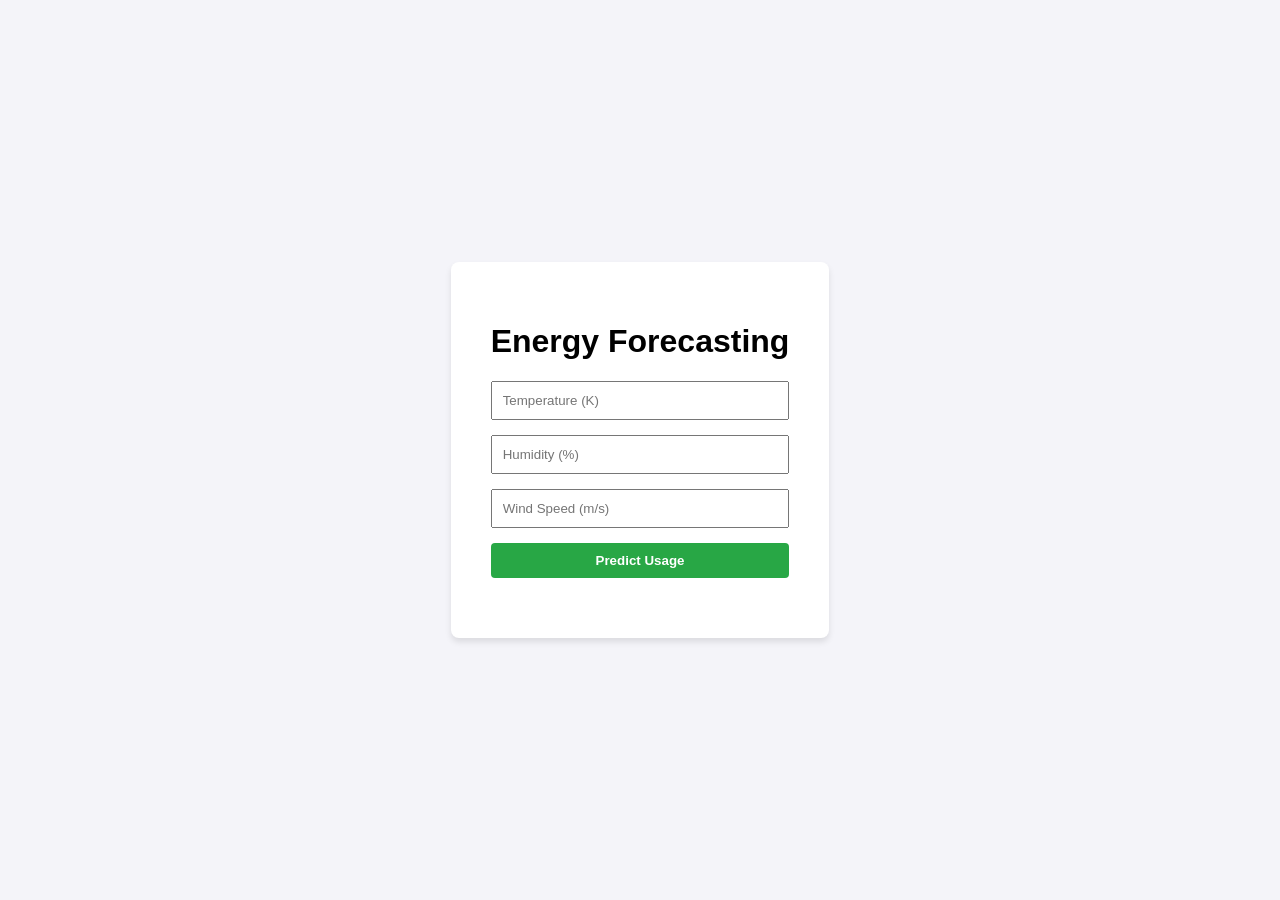
==== frontend/index.html @ 3e554cef "converted temperature in K" ====
<!DOCTYPE html>
<html lang="en">
<head>
    <meta charset="UTF-8">
    <meta name="viewport" content="width=device-width, initial-scale=1.0">
    <title>Renewable Energy Forecasting</title>
    <link rel="stylesheet" href="style.css">
</head>
<body>
    <div class="container">
        <h1>Energy Forecasting</h1>
        <form id="predictForm">
            <input type="number" id="temp" step="any" placeholder="Temperature (K)" required>
            <input type="number" id="humidity" step="any" placeholder="Humidity (%)" required>
            <input type="number" id="wind" step="any" placeholder="Wind Speed (m/s)" required>
            <button type="submit">Predict Usage</button>
        </form>
        <div id="result"></div>
    </div>
    <script src="script.js"></script>
</body>
</html>
---- frontend/style.css ----
body {
    font-family: sans-serif;
    display: flex;
    justify-content: center;
    align-items: center;
    height: 100vh;
    background-color: #f4f4f9;
    margin: 0;
}
.container {
    background: white;
    padding: 2.5rem;
    border-radius: 8px;
    box-shadow: 0 4px 6px rgba(0,0,0,0.1);
    text-align: center;
}
input, button {
    display: block;
    width: 100%;
    margin: 15px 0;
    padding: 10px;
    box-sizing: border-box;
}
button {
    background: #28a745;
    color: white;
    border: none;
    border-radius: 4px;
    cursor: pointer;
    font-weight: bold;
}
#result {
    margin-top: 20px;
    font-size: 1.2rem;
    font-weight: bold;
    color: #333;
}
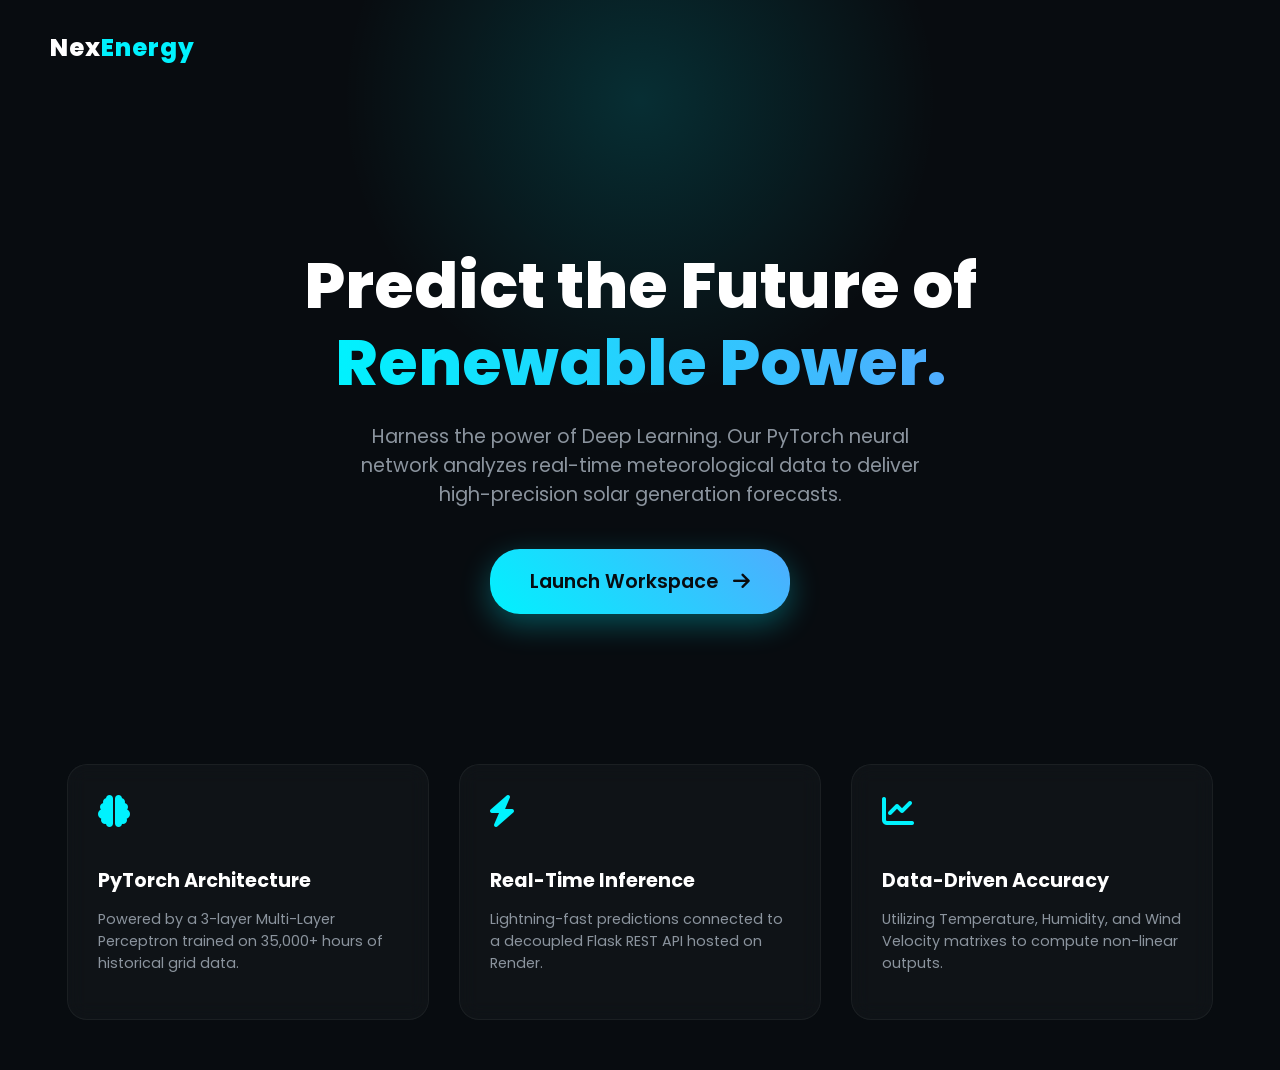
==== commit c45ea2b1: "Added modern SaaS landing page" ====
--- a/frontend/index.html
+++ b/frontend/index.html
@@ -3,20 +3,157 @@
 <head>
     <meta charset="UTF-8">
     <meta name="viewport" content="width=device-width, initial-scale=1.0">
-    <title>Renewable Energy Forecasting</title>
-    <link rel="stylesheet" href="style.css">
+    <title>NexEnergy | AI Forecasting</title>
+    <link href="https://fonts.googleapis.com/css2?family=Poppins:wght@300;400;600;800&display=swap" rel="stylesheet">
+    <link rel="stylesheet" href="https://cdnjs.cloudflare.com/ajax/libs/font-awesome/6.0.0/css/all.min.css">
+    <style>
+        /* Sleek Modern SaaS Reset */
+        body, html {
+            margin: 0;
+            padding: 0;
+            font-family: 'Poppins', sans-serif;
+            background-color: #080c10; /* Ultra dark Lovable-style background */
+            color: #ffffff;
+            overflow-x: hidden;
+        }
+
+        /* Ambient Background Glow */
+        .glow-circle {
+            position: absolute;
+            width: 600px;
+            height: 600px;
+            background: radial-gradient(circle, rgba(0,242,254,0.15) 0%, rgba(0,0,0,0) 70%);
+            top: -200px;
+            left: 50%;
+            transform: translateX(-50%);
+            z-index: 0;
+        }
+
+        /* Navbar */
+        nav {
+            padding: 30px 50px;
+            display: flex;
+            justify-content: space-between;
+            align-items: center;
+            position: relative;
+            z-index: 10;
+        }
+
+        .logo {
+            font-size: 1.5rem;
+            font-weight: 800;
+            letter-spacing: 1px;
+        }
+
+        .logo span { color: #00f2fe; }
+
+        /* Hero Section */
+        .hero {
+            text-align: center;
+            padding: 100px 20px;
+            position: relative;
+            z-index: 10;
+        }
+
+        .hero h1 {
+            font-size: 4rem;
+            font-weight: 800;
+            margin-bottom: 20px;
+            line-height: 1.2;
+        }
+
+        .hero h1 .highlight {
+            background: linear-gradient(to right, #00f2fe, #4facfe);
+            -webkit-background-clip: text;
+            -webkit-text-fill-color: transparent;
+        }
+
+        .hero p {
+            font-size: 1.2rem;
+            color: #8b949e;
+            max-width: 600px;
+            margin: 0 auto 40px auto;
+        }
+
+        /* The Launch Button */
+        .launch-btn {
+            display: inline-block;
+            text-decoration: none;
+            background: linear-gradient(45deg, #00f2fe, #4facfe);
+            color: #080c10;
+            padding: 18px 40px;
+            border-radius: 30px;
+            font-size: 1.2rem;
+            font-weight: 600;
+            transition: all 0.3s ease;
+            box-shadow: 0 10px 30px rgba(0, 242, 254, 0.3);
+        }
+
+        .launch-btn:hover {
+            transform: translateY(-3px);
+            box-shadow: 0 15px 40px rgba(0, 242, 254, 0.5);
+        }
+
+        /* Bento Box Feature Cards */
+        .features {
+            display: flex;
+            justify-content: center;
+            gap: 30px;
+            padding: 50px 20px;
+            position: relative;
+            z-index: 10;
+            flex-wrap: wrap;
+        }
+
+        .card {
+            background: rgba(255, 255, 255, 0.03);
+            border: 1px solid rgba(255, 255, 255, 0.05);
+            border-radius: 20px;
+            padding: 30px;
+            width: 300px;
+            text-align: left;
+            backdrop-filter: blur(10px);
+            transition: transform 0.3s ease;
+        }
+
+        .card:hover { transform: translateY(-10px); border-color: rgba(0, 242, 254, 0.3); }
+        .card i { font-size: 2rem; color: #00f2fe; margin-bottom: 20px; }
+        .card h3 { font-size: 1.2rem; margin-bottom: 10px; }
+        .card p { font-size: 0.9rem; color: #8b949e; line-height: 1.5; }
+    </style>
 </head>
 <body>
-    <div class="container">
-        <h1>Energy Forecasting</h1>
-        <form id="predictForm">
-            <input type="number" id="temp" step="any" placeholder="Temperature (K)" required>
-            <input type="number" id="humidity" step="any" placeholder="Humidity (%)" required>
-            <input type="number" id="wind" step="any" placeholder="Wind Speed (m/s)" required>
-            <button type="submit">Predict Usage</button>
-        </form>
-        <div id="result"></div>
-    </div>
-    <script src="script.js"></script>
+
+    <div class="glow-circle"></div>
+
+    <nav>
+        <div class="logo">Nex<span>Energy</span></div>
+    </nav>
+
+    <section class="hero">
+        <h1>Predict the Future of <br><span class="highlight">Renewable Power.</span></h1>
+        <p>Harness the power of Deep Learning. Our PyTorch neural network analyzes real-time meteorological data to deliver high-precision solar generation forecasts.</p>
+        
+        <a href="dashboard.html" class="launch-btn">Launch Workspace <i class="fas fa-arrow-right" style="margin-left: 10px;"></i></a>
+    </section>
+
+    <section class="features">
+        <div class="card">
+            <i class="fas fa-brain"></i>
+            <h3>PyTorch Architecture</h3>
+            <p>Powered by a 3-layer Multi-Layer Perceptron trained on 35,000+ hours of historical grid data.</p>
+        </div>
+        <div class="card">
+            <i class="fas fa-bolt"></i>
+            <h3>Real-Time Inference</h3>
+            <p>Lightning-fast predictions connected to a decoupled Flask REST API hosted on Render.</p>
+        </div>
+        <div class="card">
+            <i class="fas fa-chart-line"></i>
+            <h3>Data-Driven Accuracy</h3>
+            <p>Utilizing Temperature, Humidity, and Wind Velocity matrixes to compute non-linear outputs.</p>
+        </div>
+    </section>
+
 </body>
 </html>
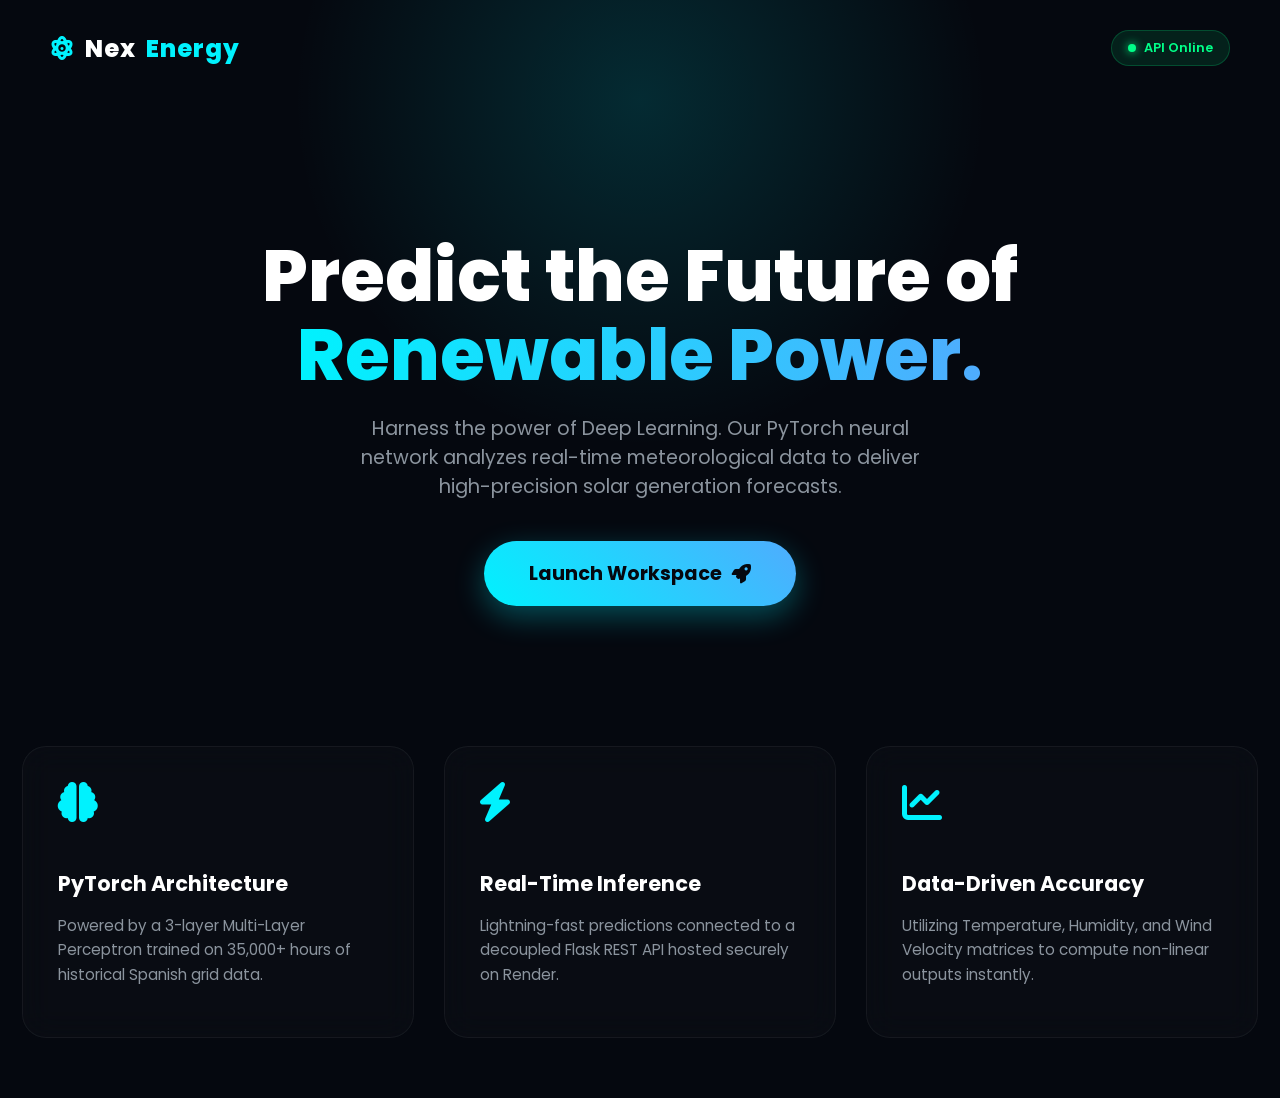
==== commit 2f9163f3: "Upgraded landing page with staggered animations and glow effects" ====
--- a/frontend/index.html
+++ b/frontend/index.html
@@ -7,26 +7,33 @@
     <link href="https://fonts.googleapis.com/css2?family=Poppins:wght@300;400;600;800&display=swap" rel="stylesheet">
     <link rel="stylesheet" href="https://cdnjs.cloudflare.com/ajax/libs/font-awesome/6.0.0/css/all.min.css">
     <style>
-        /* Sleek Modern SaaS Reset */
+        /* Modern Reset */
         body, html {
             margin: 0;
             padding: 0;
             font-family: 'Poppins', sans-serif;
-            background-color: #080c10; /* Ultra dark Lovable-style background */
+            background-color: #05080f; /* Even darker, richer background */
             color: #ffffff;
             overflow-x: hidden;
-        }
-
-        /* Ambient Background Glow */
-        .glow-circle {
+            scroll-behavior: smooth;
+        }
+
+        /* Animated Ambient Glow */
+        .glow-orb {
             position: absolute;
-            width: 600px;
-            height: 600px;
+            width: 700px;
+            height: 700px;
             background: radial-gradient(circle, rgba(0,242,254,0.15) 0%, rgba(0,0,0,0) 70%);
-            top: -200px;
+            top: -250px;
             left: 50%;
             transform: translateX(-50%);
             z-index: 0;
+            animation: breathe 8s infinite alternate ease-in-out;
+        }
+
+        @keyframes breathe {
+            0% { transform: translateX(-50%) scale(1); opacity: 0.8; }
+            100% { transform: translateX(-50%) scale(1.1); opacity: 1; }
         }
 
         /* Navbar */
@@ -43,23 +50,57 @@
             font-size: 1.5rem;
             font-weight: 800;
             letter-spacing: 1px;
+            display: flex;
+            align-items: center;
+            gap: 10px;
         }
 
         .logo span { color: #00f2fe; }
+        .logo i { color: #00f2fe; animation: spin 10s linear infinite; }
+
+        @keyframes spin { 100% { transform: rotate(360deg); } }
+
+        /* Status Badge */
+        .status-badge {
+            background: rgba(0, 255, 136, 0.1);
+            border: 1px solid rgba(0, 255, 136, 0.2);
+            color: #00ff88;
+            padding: 8px 16px;
+            border-radius: 20px;
+            font-size: 0.8rem;
+            font-weight: 600;
+            display: flex;
+            align-items: center;
+            gap: 8px;
+            animation: fadeInDown 1s ease-out;
+        }
+        .status-badge .dot {
+            width: 8px;
+            height: 8px;
+            background: #00ff88;
+            border-radius: 50%;
+            box-shadow: 0 0 10px #00ff88;
+            animation: pulse 2s infinite;
+        }
+
+        @keyframes pulse { 0%, 100% { opacity: 1; } 50% { opacity: 0.4; } }
 
         /* Hero Section */
         .hero {
             text-align: center;
-            padding: 100px 20px;
+            padding: 80px 20px;
             position: relative;
             z-index: 10;
         }
 
         .hero h1 {
-            font-size: 4rem;
+            font-size: 4.5rem;
             font-weight: 800;
             margin-bottom: 20px;
-            line-height: 1.2;
+            line-height: 1.1;
+            animation: fadeInUp 1s ease-out forwards;
+            opacity: 0;
+            transform: translateY(30px);
         }
 
         .hero h1 .highlight {
@@ -73,25 +114,33 @@
             color: #8b949e;
             max-width: 600px;
             margin: 0 auto 40px auto;
+            animation: fadeInUp 1s ease-out 0.2s forwards;
+            opacity: 0;
+            transform: translateY(30px);
         }
 
         /* The Launch Button */
         .launch-btn {
-            display: inline-block;
+            display: inline-flex;
+            align-items: center;
+            gap: 10px;
             text-decoration: none;
             background: linear-gradient(45deg, #00f2fe, #4facfe);
-            color: #080c10;
-            padding: 18px 40px;
-            border-radius: 30px;
+            color: #05080f;
+            padding: 18px 45px;
+            border-radius: 40px;
             font-size: 1.2rem;
-            font-weight: 600;
+            font-weight: 700;
             transition: all 0.3s ease;
             box-shadow: 0 10px 30px rgba(0, 242, 254, 0.3);
+            animation: fadeInUp 1s ease-out 0.4s forwards;
+            opacity: 0;
+            transform: translateY(30px);
         }
 
         .launch-btn:hover {
-            transform: translateY(-3px);
-            box-shadow: 0 15px 40px rgba(0, 242, 254, 0.5);
+            transform: translateY(-5px) scale(1.05);
+            box-shadow: 0 20px 40px rgba(0, 242, 254, 0.5);
         }
 
         /* Bento Box Feature Cards */
@@ -99,59 +148,90 @@
             display: flex;
             justify-content: center;
             gap: 30px;
-            padding: 50px 20px;
+            padding: 60px 20px;
             position: relative;
             z-index: 10;
             flex-wrap: wrap;
         }
 
         .card {
-            background: rgba(255, 255, 255, 0.03);
+            background: rgba(255, 255, 255, 0.02);
             border: 1px solid rgba(255, 255, 255, 0.05);
-            border-radius: 20px;
-            padding: 30px;
-            width: 300px;
+            border-radius: 24px;
+            padding: 35px;
+            width: 320px;
             text-align: left;
-            backdrop-filter: blur(10px);
+            backdrop-filter: blur(15px);
+            transition: all 0.4s cubic-bezier(0.175, 0.885, 0.32, 1.275);
+            opacity: 0;
+            animation: fadeInUp 1s ease-out forwards;
+        }
+
+        .card:nth-child(1) { animation-delay: 0.6s; }
+        .card:nth-child(2) { animation-delay: 0.8s; }
+        .card:nth-child(3) { animation-delay: 1.0s; }
+
+        .card:hover { 
+            transform: translateY(-15px); 
+            border-color: rgba(0, 242, 254, 0.5);
+            box-shadow: 0 15px 35px rgba(0, 242, 254, 0.15);
+            background: rgba(255, 255, 255, 0.04);
+        }
+        
+        .card i { 
+            font-size: 2.5rem; 
+            color: #00f2fe; 
+            margin-bottom: 25px; 
+            display: inline-block;
             transition: transform 0.3s ease;
         }
 
-        .card:hover { transform: translateY(-10px); border-color: rgba(0, 242, 254, 0.3); }
-        .card i { font-size: 2rem; color: #00f2fe; margin-bottom: 20px; }
-        .card h3 { font-size: 1.2rem; margin-bottom: 10px; }
-        .card p { font-size: 0.9rem; color: #8b949e; line-height: 1.5; }
+        .card:hover i { transform: scale(1.2); }
+        .card h3 { font-size: 1.3rem; margin-bottom: 12px; color: #ffffff; }
+        .card p { font-size: 0.95rem; color: #8b949e; line-height: 1.6; }
+
+        /* Entrance Animations */
+        @keyframes fadeInUp {
+            from { opacity: 0; transform: translateY(40px); }
+            to { opacity: 1; transform: translateY(0); }
+        }
+        @keyframes fadeInDown {
+            from { opacity: 0; transform: translateY(-20px); }
+            to { opacity: 1; transform: translateY(0); }
+        }
     </style>
 </head>
 <body>
 
-    <div class="glow-circle"></div>
+    <div class="glow-orb"></div>
 
     <nav>
-        <div class="logo">Nex<span>Energy</span></div>
+        <div class="logo"><i class="fas fa-atom"></i> Nex<span>Energy</span></div>
+        <div class="status-badge"><div class="dot"></div> API Online</div>
     </nav>
 
     <section class="hero">
         <h1>Predict the Future of <br><span class="highlight">Renewable Power.</span></h1>
         <p>Harness the power of Deep Learning. Our PyTorch neural network analyzes real-time meteorological data to deliver high-precision solar generation forecasts.</p>
         
-        <a href="dashboard.html" class="launch-btn">Launch Workspace <i class="fas fa-arrow-right" style="margin-left: 10px;"></i></a>
+        <a href="dashboard.html" class="launch-btn">Launch Workspace <i class="fas fa-rocket"></i></a>
     </section>
 
     <section class="features">
         <div class="card">
             <i class="fas fa-brain"></i>
             <h3>PyTorch Architecture</h3>
-            <p>Powered by a 3-layer Multi-Layer Perceptron trained on 35,000+ hours of historical grid data.</p>
+            <p>Powered by a 3-layer Multi-Layer Perceptron trained on 35,000+ hours of historical Spanish grid data.</p>
         </div>
         <div class="card">
             <i class="fas fa-bolt"></i>
             <h3>Real-Time Inference</h3>
-            <p>Lightning-fast predictions connected to a decoupled Flask REST API hosted on Render.</p>
+            <p>Lightning-fast predictions connected to a decoupled Flask REST API hosted securely on Render.</p>
         </div>
         <div class="card">
             <i class="fas fa-chart-line"></i>
             <h3>Data-Driven Accuracy</h3>
-            <p>Utilizing Temperature, Humidity, and Wind Velocity matrixes to compute non-linear outputs.</p>
+            <p>Utilizing Temperature, Humidity, and Wind Velocity matrices to compute non-linear outputs instantly.</p>
         </div>
     </section>
 
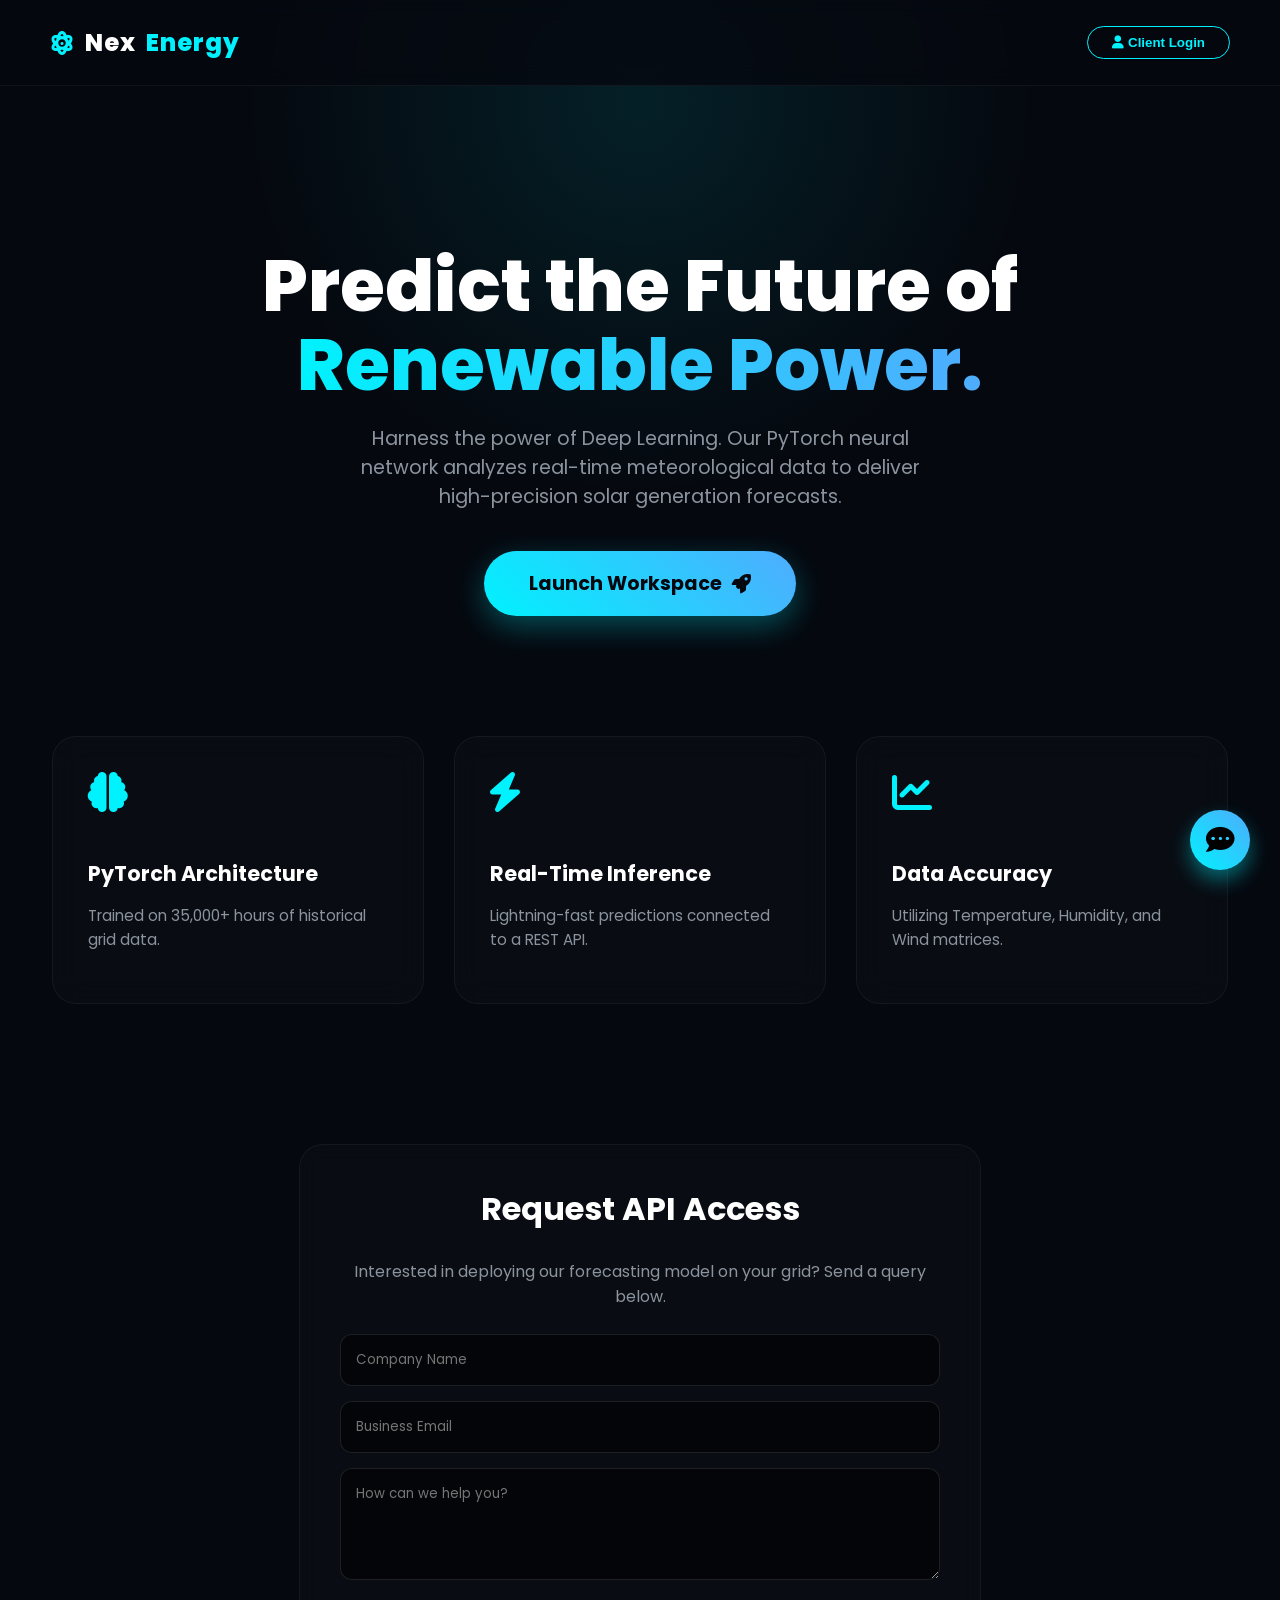
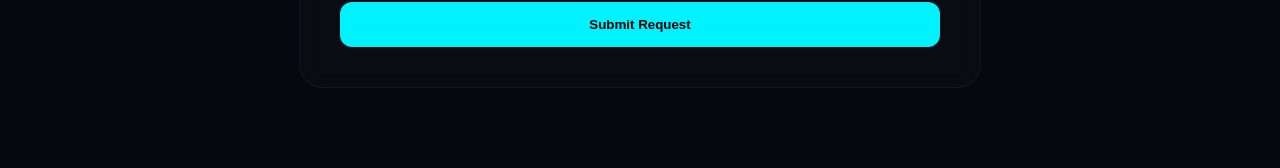
==== commit 1236dec2: "Added Interactive Chatbot, Auth Modal, and Query Forms" ====
--- a/frontend/index.html
+++ b/frontend/index.html
@@ -3,202 +3,77 @@
 <head>
     <meta charset="UTF-8">
     <meta name="viewport" content="width=device-width, initial-scale=1.0">
-    <title>NexEnergy | AI Forecasting</title>
-    <link href="https://fonts.googleapis.com/css2?family=Poppins:wght@300;400;600;800&display=swap" rel="stylesheet">
+    <title>NexEnergy | AI Forecasting Portal</title>
+    <link href="https://fonts.googleapis.com/css2?family=Poppins:wght@300;400;500;600;800&display=swap" rel="stylesheet">
     <link rel="stylesheet" href="https://cdnjs.cloudflare.com/ajax/libs/font-awesome/6.0.0/css/all.min.css">
     <style>
         /* Modern Reset */
-        body, html {
-            margin: 0;
-            padding: 0;
-            font-family: 'Poppins', sans-serif;
-            background-color: #05080f; /* Even darker, richer background */
-            color: #ffffff;
-            overflow-x: hidden;
-            scroll-behavior: smooth;
-        }
-
+        body, html { margin: 0; padding: 0; font-family: 'Poppins', sans-serif; background-color: #05080f; color: #ffffff; overflow-x: hidden; scroll-behavior: smooth; }
+        
         /* Animated Ambient Glow */
-        .glow-orb {
-            position: absolute;
-            width: 700px;
-            height: 700px;
-            background: radial-gradient(circle, rgba(0,242,254,0.15) 0%, rgba(0,0,0,0) 70%);
-            top: -250px;
-            left: 50%;
-            transform: translateX(-50%);
-            z-index: 0;
-            animation: breathe 8s infinite alternate ease-in-out;
-        }
-
-        @keyframes breathe {
-            0% { transform: translateX(-50%) scale(1); opacity: 0.8; }
-            100% { transform: translateX(-50%) scale(1.1); opacity: 1; }
-        }
+        .glow-orb { position: absolute; width: 800px; height: 800px; background: radial-gradient(circle, rgba(0,242,254,0.1) 0%, rgba(0,0,0,0) 70%); top: -300px; left: 50%; transform: translateX(-50%); z-index: 0; animation: breathe 8s infinite alternate ease-in-out; pointer-events: none; }
+        @keyframes breathe { 0% { transform: translateX(-50%) scale(1); opacity: 0.8; } 100% { transform: translateX(-50%) scale(1.1); opacity: 1; } }
 
         /* Navbar */
-        nav {
-            padding: 30px 50px;
-            display: flex;
-            justify-content: space-between;
-            align-items: center;
-            position: relative;
-            z-index: 10;
-        }
-
-        .logo {
-            font-size: 1.5rem;
-            font-weight: 800;
-            letter-spacing: 1px;
-            display: flex;
-            align-items: center;
-            gap: 10px;
-        }
-
+        nav { padding: 25px 50px; display: flex; justify-content: space-between; align-items: center; position: relative; z-index: 10; border-bottom: 1px solid rgba(255,255,255,0.05); background: rgba(5, 8, 15, 0.8); backdrop-filter: blur(10px); }
+        .logo { font-size: 1.5rem; font-weight: 800; letter-spacing: 1px; display: flex; align-items: center; gap: 10px; }
         .logo span { color: #00f2fe; }
         .logo i { color: #00f2fe; animation: spin 10s linear infinite; }
-
         @keyframes spin { 100% { transform: rotate(360deg); } }
-
-        /* Status Badge */
-        .status-badge {
-            background: rgba(0, 255, 136, 0.1);
-            border: 1px solid rgba(0, 255, 136, 0.2);
-            color: #00ff88;
-            padding: 8px 16px;
-            border-radius: 20px;
-            font-size: 0.8rem;
-            font-weight: 600;
-            display: flex;
-            align-items: center;
-            gap: 8px;
-            animation: fadeInDown 1s ease-out;
-        }
-        .status-badge .dot {
-            width: 8px;
-            height: 8px;
-            background: #00ff88;
-            border-radius: 50%;
-            box-shadow: 0 0 10px #00ff88;
-            animation: pulse 2s infinite;
-        }
-
-        @keyframes pulse { 0%, 100% { opacity: 1; } 50% { opacity: 0.4; } }
+        
+        .nav-links { display: flex; gap: 20px; align-items: center; }
+        .login-btn { background: transparent; border: 1px solid #00f2fe; color: #00f2fe; padding: 8px 24px; border-radius: 20px; font-weight: 600; cursor: pointer; transition: 0.3s; }
+        .login-btn:hover { background: rgba(0, 242, 254, 0.1); box-shadow: 0 0 15px rgba(0, 242, 254, 0.3); }
 
         /* Hero Section */
-        .hero {
-            text-align: center;
-            padding: 80px 20px;
-            position: relative;
-            z-index: 10;
-        }
+        .hero { text-align: center; padding: 100px 20px 60px; position: relative; z-index: 10; }
+        .hero h1 { font-size: 4.5rem; font-weight: 800; margin-bottom: 20px; line-height: 1.1; animation: fadeInUp 1s ease-out forwards; opacity: 0; transform: translateY(30px); }
+        .hero h1 .highlight { background: linear-gradient(to right, #00f2fe, #4facfe); -webkit-background-clip: text; -webkit-text-fill-color: transparent; }
+        .hero p { font-size: 1.2rem; color: #8b949e; max-width: 600px; margin: 0 auto 40px auto; animation: fadeInUp 1s ease-out 0.2s forwards; opacity: 0; transform: translateY(30px); }
+        .launch-btn { display: inline-flex; align-items: center; gap: 10px; text-decoration: none; background: linear-gradient(45deg, #00f2fe, #4facfe); color: #05080f; padding: 18px 45px; border-radius: 40px; font-size: 1.2rem; font-weight: 700; transition: all 0.3s ease; box-shadow: 0 10px 30px rgba(0, 242, 254, 0.3); animation: fadeInUp 1s ease-out 0.4s forwards; opacity: 0; transform: translateY(30px); }
+        .launch-btn:hover { transform: translateY(-5px) scale(1.05); box-shadow: 0 20px 40px rgba(0, 242, 254, 0.5); }
 
-        .hero h1 {
-            font-size: 4.5rem;
-            font-weight: 800;
-            margin-bottom: 20px;
-            line-height: 1.1;
-            animation: fadeInUp 1s ease-out forwards;
-            opacity: 0;
-            transform: translateY(30px);
-        }
-
-        .hero h1 .highlight {
-            background: linear-gradient(to right, #00f2fe, #4facfe);
-            -webkit-background-clip: text;
-            -webkit-text-fill-color: transparent;
-        }
-
-        .hero p {
-            font-size: 1.2rem;
-            color: #8b949e;
-            max-width: 600px;
-            margin: 0 auto 40px auto;
-            animation: fadeInUp 1s ease-out 0.2s forwards;
-            opacity: 0;
-            transform: translateY(30px);
-        }
-
-        /* The Launch Button */
-        .launch-btn {
-            display: inline-flex;
-            align-items: center;
-            gap: 10px;
-            text-decoration: none;
-            background: linear-gradient(45deg, #00f2fe, #4facfe);
-            color: #05080f;
-            padding: 18px 45px;
-            border-radius: 40px;
-            font-size: 1.2rem;
-            font-weight: 700;
-            transition: all 0.3s ease;
-            box-shadow: 0 10px 30px rgba(0, 242, 254, 0.3);
-            animation: fadeInUp 1s ease-out 0.4s forwards;
-            opacity: 0;
-            transform: translateY(30px);
-        }
-
-        .launch-btn:hover {
-            transform: translateY(-5px) scale(1.05);
-            box-shadow: 0 20px 40px rgba(0, 242, 254, 0.5);
-        }
-
-        /* Bento Box Feature Cards */
-        .features {
-            display: flex;
-            justify-content: center;
-            gap: 30px;
-            padding: 60px 20px;
-            position: relative;
-            z-index: 10;
-            flex-wrap: wrap;
-        }
-
-        .card {
-            background: rgba(255, 255, 255, 0.02);
-            border: 1px solid rgba(255, 255, 255, 0.05);
-            border-radius: 24px;
-            padding: 35px;
-            width: 320px;
-            text-align: left;
-            backdrop-filter: blur(15px);
-            transition: all 0.4s cubic-bezier(0.175, 0.885, 0.32, 1.275);
-            opacity: 0;
-            animation: fadeInUp 1s ease-out forwards;
-        }
-
-        .card:nth-child(1) { animation-delay: 0.6s; }
-        .card:nth-child(2) { animation-delay: 0.8s; }
-        .card:nth-child(3) { animation-delay: 1.0s; }
-
-        .card:hover { 
-            transform: translateY(-15px); 
-            border-color: rgba(0, 242, 254, 0.5);
-            box-shadow: 0 15px 35px rgba(0, 242, 254, 0.15);
-            background: rgba(255, 255, 255, 0.04);
-        }
-        
-        .card i { 
-            font-size: 2.5rem; 
-            color: #00f2fe; 
-            margin-bottom: 25px; 
-            display: inline-block;
-            transition: transform 0.3s ease;
-        }
-
-        .card:hover i { transform: scale(1.2); }
+        /* Features */
+        .features { display: flex; justify-content: center; gap: 30px; padding: 60px 20px; position: relative; z-index: 10; flex-wrap: wrap; }
+        .card { background: rgba(255, 255, 255, 0.02); border: 1px solid rgba(255, 255, 255, 0.05); border-radius: 24px; padding: 35px; width: 300px; text-align: left; backdrop-filter: blur(15px); transition: 0.4s; }
+        .card:hover { transform: translateY(-10px); border-color: rgba(0, 242, 254, 0.5); box-shadow: 0 15px 35px rgba(0, 242, 254, 0.15); }
+        .card i { font-size: 2.5rem; color: #00f2fe; margin-bottom: 25px; }
         .card h3 { font-size: 1.3rem; margin-bottom: 12px; color: #ffffff; }
         .card p { font-size: 0.95rem; color: #8b949e; line-height: 1.6; }
 
-        /* Entrance Animations */
-        @keyframes fadeInUp {
-            from { opacity: 0; transform: translateY(40px); }
-            to { opacity: 1; transform: translateY(0); }
-        }
-        @keyframes fadeInDown {
-            from { opacity: 0; transform: translateY(-20px); }
-            to { opacity: 1; transform: translateY(0); }
-        }
+        /* Query Section */
+        .query-section { max-width: 600px; margin: 80px auto; padding: 40px; background: rgba(255, 255, 255, 0.02); border: 1px solid rgba(255, 255, 255, 0.05); border-radius: 24px; text-align: center; position: relative; z-index: 10; backdrop-filter: blur(10px); }
+        .query-section h2 { margin-top: 0; font-size: 2rem; }
+        .query-section input, .query-section textarea { width: 100%; box-sizing: border-box; background: rgba(0,0,0,0.5); border: 1px solid rgba(255,255,255,0.1); padding: 15px; margin-bottom: 15px; border-radius: 12px; color: white; font-family: 'Poppins', sans-serif; outline: none; transition: 0.3s; }
+        .query-section input:focus, .query-section textarea:focus { border-color: #00f2fe; }
+        .query-section button { width: 100%; padding: 15px; border: none; border-radius: 12px; background: #00f2fe; color: #000; font-weight: 700; cursor: pointer; transition: 0.3s; }
+        .query-section button:hover { background: #4facfe; box-shadow: 0 0 20px rgba(0, 242, 254, 0.4); }
+
+        /* Login Modal (Hidden by default) */
+        .modal-overlay { position: fixed; top: 0; left: 0; width: 100%; height: 100%; background: rgba(0, 0, 0, 0.8); backdrop-filter: blur(5px); z-index: 100; display: none; justify-content: center; align-items: center; opacity: 0; transition: opacity 0.3s ease; }
+        .modal-overlay.active { display: flex; opacity: 1; }
+        .login-box { background: #0b111e; border: 1px solid rgba(0, 242, 254, 0.3); border-radius: 24px; padding: 40px; width: 350px; text-align: center; position: relative; box-shadow: 0 20px 50px rgba(0,0,0,0.5); transform: translateY(-20px); transition: 0.3s ease; }
+        .modal-overlay.active .login-box { transform: translateY(0); }
+        .close-btn { position: absolute; top: 15px; right: 20px; font-size: 1.5rem; color: #8b949e; cursor: pointer; }
+        .login-box h2 { margin-top: 0; margin-bottom: 25px; }
+        .login-box input { width: 100%; box-sizing: border-box; background: rgba(255,255,255,0.05); border: 1px solid rgba(255,255,255,0.1); padding: 12px; margin-bottom: 15px; border-radius: 8px; color: white; }
+        .login-box button { width: 100%; padding: 12px; border: none; border-radius: 8px; background: linear-gradient(45deg, #00f2fe, #4facfe); color: #000; font-weight: bold; cursor: pointer; }
+
+        /* Floating Chatbot */
+        .chatbot-btn { position: fixed; bottom: 30px; right: 30px; width: 60px; height: 60px; background: linear-gradient(45deg, #00f2fe, #4facfe); border-radius: 50%; display: flex; justify-content: center; align-items: center; font-size: 1.8rem; color: #000; cursor: pointer; box-shadow: 0 10px 20px rgba(0, 242, 254, 0.4); z-index: 99; transition: 0.3s; }
+        .chatbot-btn:hover { transform: scale(1.1); }
+        .chatbot-window { position: fixed; bottom: 100px; right: 30px; width: 320px; height: 400px; background: #0b111e; border: 1px solid rgba(0, 242, 254, 0.2); border-radius: 20px; z-index: 99; display: none; flex-direction: column; overflow: hidden; box-shadow: 0 15px 40px rgba(0,0,0,0.5); opacity: 0; transition: opacity 0.3s; }
+        .chatbot-window.active { display: flex; opacity: 1; }
+        .chat-header { background: rgba(0, 242, 254, 0.1); padding: 15px; font-weight: bold; display: flex; justify-content: space-between; border-bottom: 1px solid rgba(0,242,254,0.1); }
+        .chat-body { flex: 1; padding: 15px; overflow-y: auto; display: flex; flex-direction: column; gap: 10px; font-size: 0.9rem; }
+        .bubble { max-width: 80%; padding: 10px 15px; border-radius: 15px; }
+        .bot-bubble { background: rgba(255,255,255,0.05); align-self: flex-start; border-bottom-left-radius: 0; }
+        .user-bubble { background: #00f2fe; color: #000; align-self: flex-end; border-bottom-right-radius: 0; }
+        .chat-footer { padding: 10px; border-top: 1px solid rgba(255,255,255,0.05); display: flex; gap: 10px; }
+        .chat-footer input { flex: 1; background: transparent; border: none; color: white; outline: none; padding: 5px; }
+        .chat-footer button { background: transparent; border: none; color: #00f2fe; font-size: 1.2rem; cursor: pointer; }
+
+        @keyframes fadeInUp { from { opacity: 0; transform: translateY(40px); } to { opacity: 1; transform: translateY(0); } }
     </style>
 </head>
 <body>
@@ -207,33 +82,111 @@
 
     <nav>
         <div class="logo"><i class="fas fa-atom"></i> Nex<span>Energy</span></div>
-        <div class="status-badge"><div class="dot"></div> API Online</div>
+        <div class="nav-links">
+            <button class="login-btn" onclick="toggleModal('loginModal')"><i class="fas fa-user"></i> Client Login</button>
+        </div>
     </nav>
 
     <section class="hero">
         <h1>Predict the Future of <br><span class="highlight">Renewable Power.</span></h1>
         <p>Harness the power of Deep Learning. Our PyTorch neural network analyzes real-time meteorological data to deliver high-precision solar generation forecasts.</p>
-        
         <a href="dashboard.html" class="launch-btn">Launch Workspace <i class="fas fa-rocket"></i></a>
     </section>
 
     <section class="features">
-        <div class="card">
-            <i class="fas fa-brain"></i>
-            <h3>PyTorch Architecture</h3>
-            <p>Powered by a 3-layer Multi-Layer Perceptron trained on 35,000+ hours of historical Spanish grid data.</p>
-        </div>
-        <div class="card">
-            <i class="fas fa-bolt"></i>
-            <h3>Real-Time Inference</h3>
-            <p>Lightning-fast predictions connected to a decoupled Flask REST API hosted securely on Render.</p>
-        </div>
-        <div class="card">
-            <i class="fas fa-chart-line"></i>
-            <h3>Data-Driven Accuracy</h3>
-            <p>Utilizing Temperature, Humidity, and Wind Velocity matrices to compute non-linear outputs instantly.</p>
-        </div>
+        <div class="card"><i class="fas fa-brain"></i><h3>PyTorch Architecture</h3><p>Trained on 35,000+ hours of historical grid data.</p></div>
+        <div class="card"><i class="fas fa-bolt"></i><h3>Real-Time Inference</h3><p>Lightning-fast predictions connected to a REST API.</p></div>
+        <div class="card"><i class="fas fa-chart-line"></i><h3>Data Accuracy</h3><p>Utilizing Temperature, Humidity, and Wind matrices.</p></div>
     </section>
 
+    <section class="query-section" id="queryBox">
+        <h2>Request API Access</h2>
+        <p style="color:#8b949e; margin-bottom: 25px;">Interested in deploying our forecasting model on your grid? Send a query below.</p>
+        <form id="contactForm">
+            <input type="text" placeholder="Company Name" required>
+            <input type="email" placeholder="Business Email" required>
+            <textarea rows="4" placeholder="How can we help you?" required></textarea>
+            <button type="submit">Submit Request</button>
+        </form>
+    </section>
+
+    <div class="modal-overlay" id="loginModal">
+        <div class="login-box">
+            <span class="close-btn" onclick="toggleModal('loginModal')">&times;</span>
+            <h2><i class="fas fa-lock" style="color:#00f2fe; margin-bottom:10px; display:block;"></i> Secure Portal</h2>
+            <form onsubmit="event.preventDefault(); alert('Demo Mode: Login Simulated. Redirecting to Workspace...'); window.location.href='dashboard.html';">
+                <input type="email" placeholder="Admin Email" required>
+                <input type="password" placeholder="Password" required>
+                <button type="submit">Authenticate Session</button>
+            </form>
+        </div>
+    </div>
+
+    <div class="chatbot-btn" onclick="toggleChat()"><i class="fas fa-comment-dots"></i></div>
+    
+    <div class="chatbot-window" id="chatWindow">
+        <div class="chat-header">
+            <span><i class="fas fa-robot"></i> NexBot AI</span>
+            <i class="fas fa-times" style="cursor:pointer;" onclick="toggleChat()"></i>
+        </div>
+        <div class="chat-body" id="chatBody">
+            <div class="bubble bot-bubble">Hello! I am the NexEnergy AI assistant. How can I help you with solar forecasting today?</div>
+        </div>
+        <div class="chat-footer">
+            <input type="text" id="chatInput" placeholder="Ask about our model..." onkeypress="if(event.key === 'Enter') sendChat()">
+            <button onclick="sendChat()"><i class="fas fa-paper-plane"></i></button>
+        </div>
+    </div>
+
+    <script>
+        // Modal Logic
+        function toggleModal(id) {
+            const modal = document.getElementById(id);
+            if(modal.classList.contains('active')) {
+                modal.classList.remove('active');
+                setTimeout(() => modal.style.display = 'none', 300);
+            } else {
+                modal.style.display = 'flex';
+                setTimeout(() => modal.classList.add('active'), 10);
+            }
+        }
+
+        // Contact Form Logic
+        document.getElementById('contactForm').addEventListener('submit', function(e) {
+            e.preventDefault();
+            document.getElementById('queryBox').innerHTML = '<h2><i class="fas fa-check-circle" style="color:#00ff88;"></i> Request Received</h2><p>Our engineering team will contact you within 24 hours regarding API access.</p>';
+        });
+
+        // Chatbot Logic
+        function toggleChat() {
+            const chat = document.getElementById('chatWindow');
+            if(chat.classList.contains('active')) {
+                chat.classList.remove('active');
+                setTimeout(() => chat.style.display = 'none', 300);
+            } else {
+                chat.style.display = 'flex';
+                setTimeout(() => chat.classList.add('active'), 10);
+            }
+        }
+
+        function sendChat() {
+            const input = document.getElementById('chatInput');
+            const message = input.value.trim();
+            if(!message) return;
+
+            const chatBody = document.getElementById('chatBody');
+            
+            // Add user message
+            chatBody.innerHTML += `<div class="bubble user-bubble">${message}</div>`;
+            input.value = '';
+            chatBody.scrollTop = chatBody.scrollHeight;
+
+            // Simulate AI typing delay
+            setTimeout(() => {
+                chatBody.innerHTML += `<div class="bubble bot-bubble">I am currently in Demo Mode. To see the actual PyTorch AI in action, please click "Launch Workspace" or login via the admin portal!</div>`;
+                chatBody.scrollTop = chatBody.scrollHeight;
+            }, 1000);
+        }
+    </script>
 </body>
 </html>
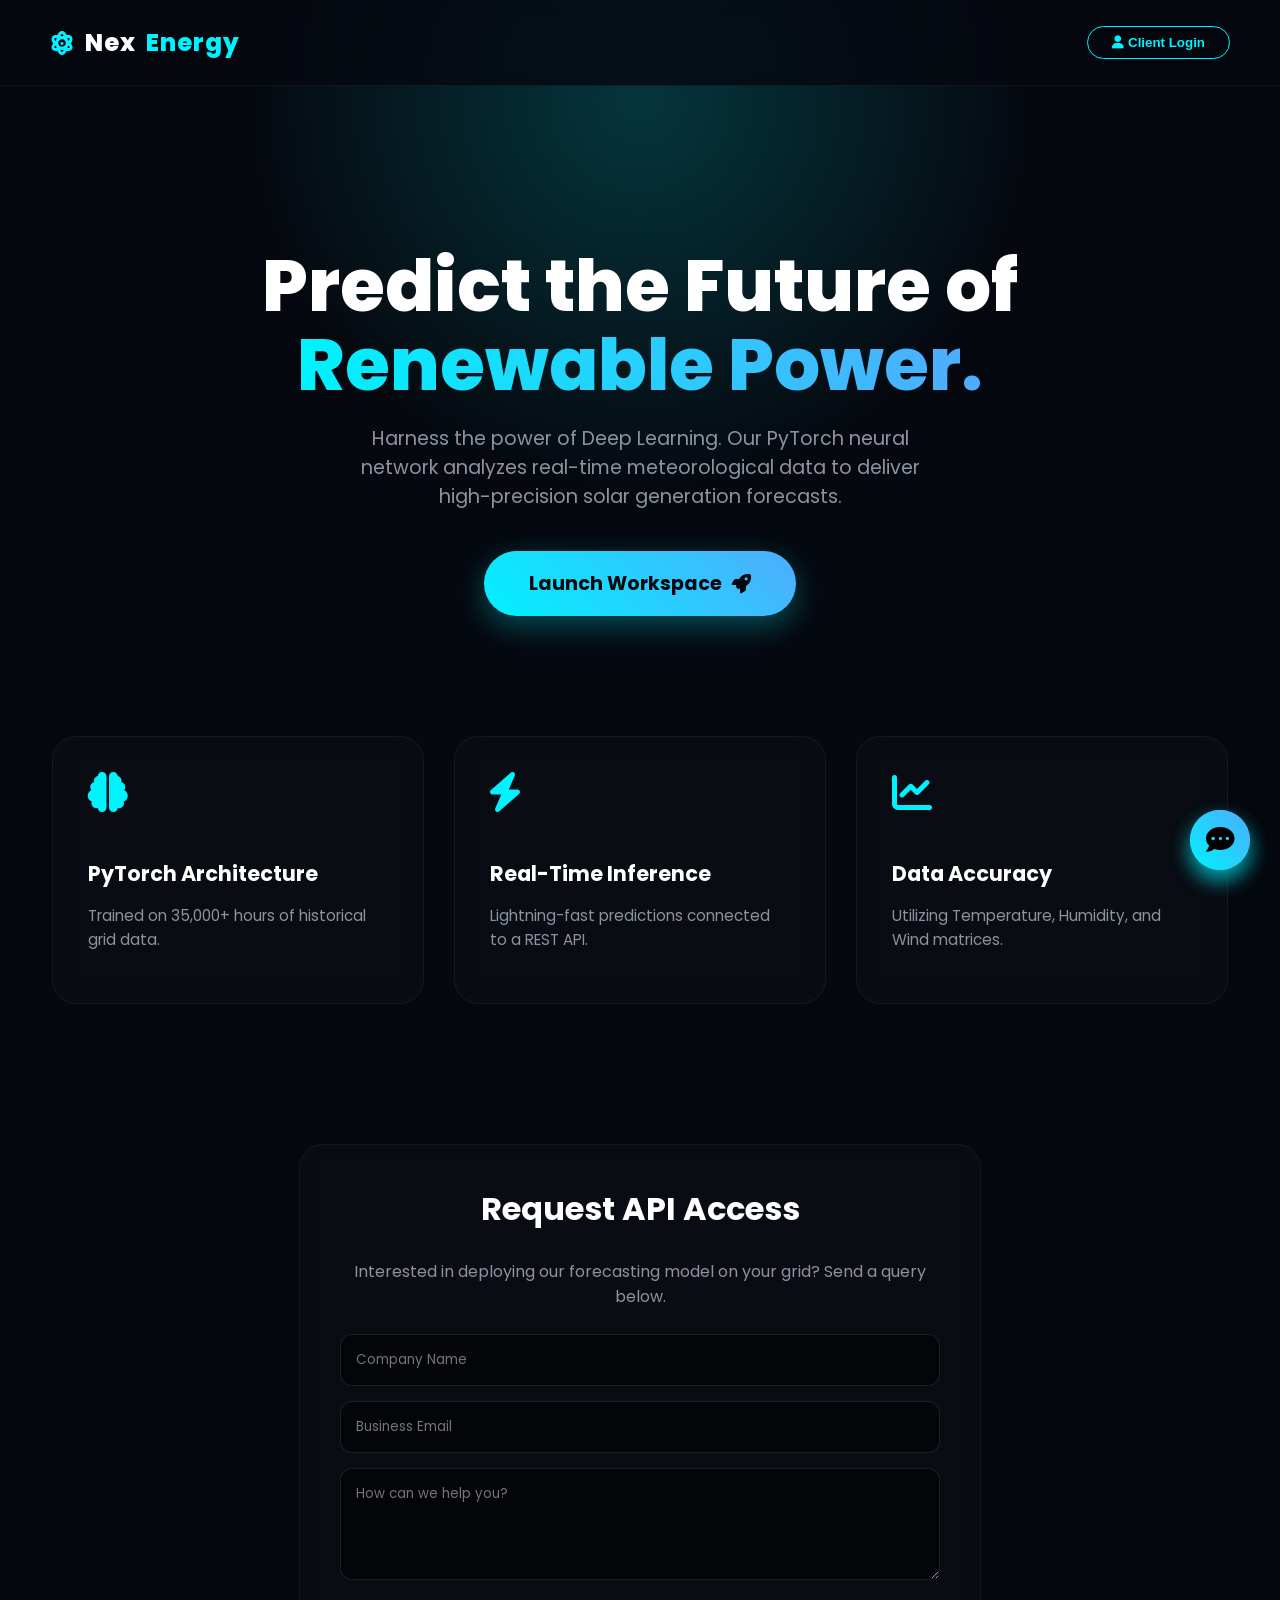
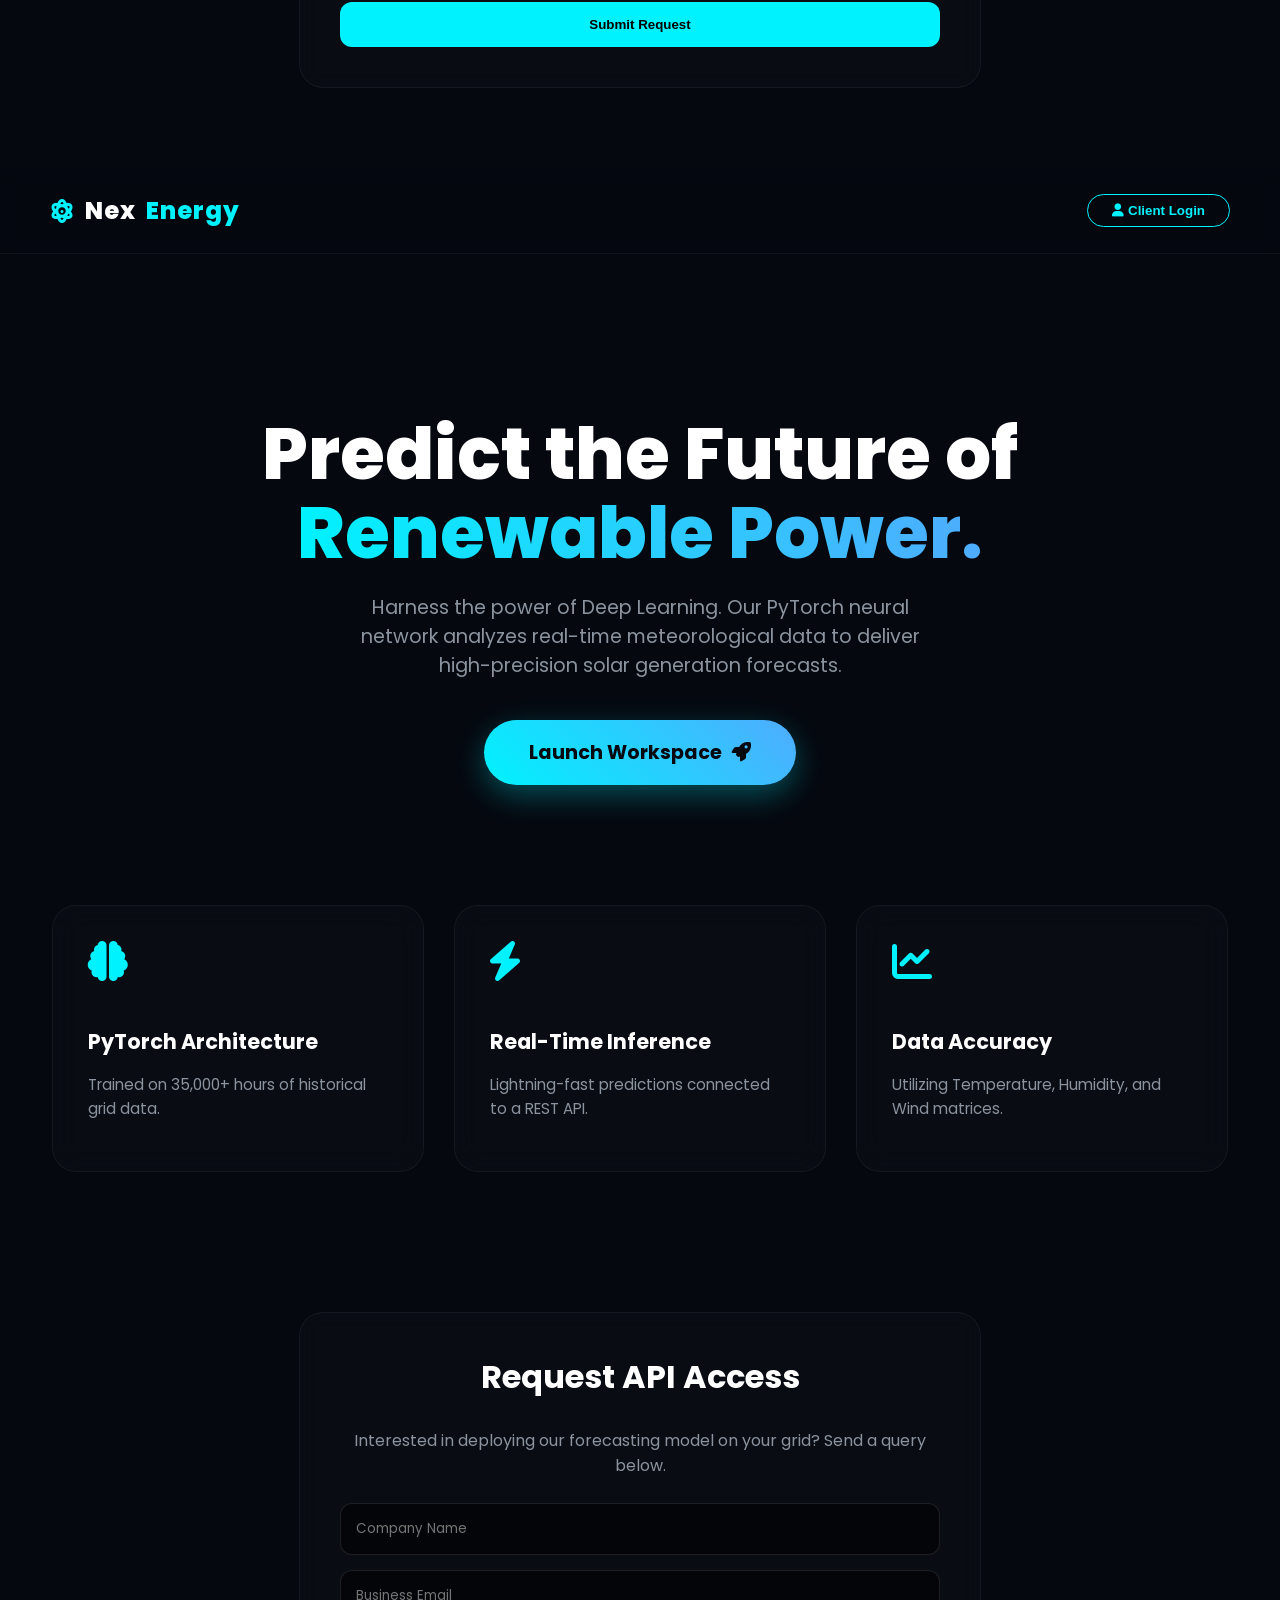
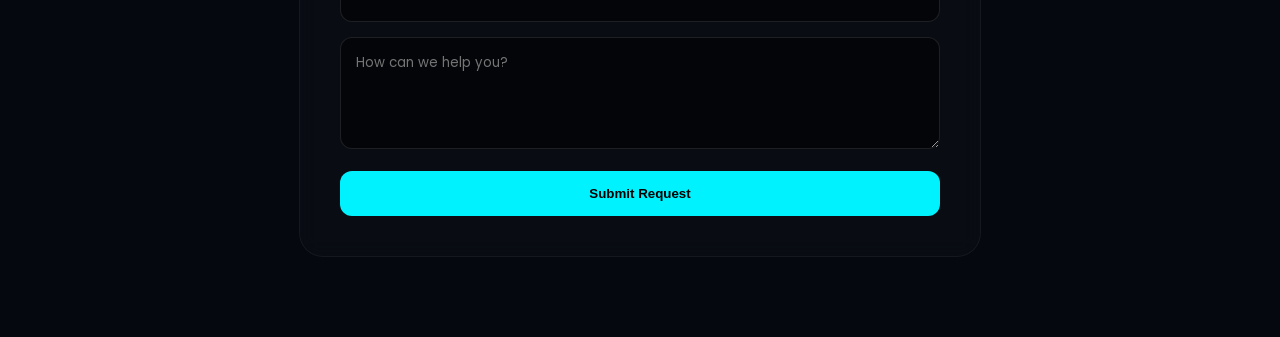
==== commit 22a11c6d: "Finalized landing page with backend login" ====
--- a/frontend/index.html
+++ b/frontend/index.html
@@ -7,14 +7,11 @@
     <link href="https://fonts.googleapis.com/css2?family=Poppins:wght@300;400;500;600;800&display=swap" rel="stylesheet">
     <link rel="stylesheet" href="https://cdnjs.cloudflare.com/ajax/libs/font-awesome/6.0.0/css/all.min.css">
     <style>
-        /* Modern Reset */
         body, html { margin: 0; padding: 0; font-family: 'Poppins', sans-serif; background-color: #05080f; color: #ffffff; overflow-x: hidden; scroll-behavior: smooth; }
         
-        /* Animated Ambient Glow */
         .glow-orb { position: absolute; width: 800px; height: 800px; background: radial-gradient(circle, rgba(0,242,254,0.1) 0%, rgba(0,0,0,0) 70%); top: -300px; left: 50%; transform: translateX(-50%); z-index: 0; animation: breathe 8s infinite alternate ease-in-out; pointer-events: none; }
         @keyframes breathe { 0% { transform: translateX(-50%) scale(1); opacity: 0.8; } 100% { transform: translateX(-50%) scale(1.1); opacity: 1; } }
 
-        /* Navbar */
         nav { padding: 25px 50px; display: flex; justify-content: space-between; align-items: center; position: relative; z-index: 10; border-bottom: 1px solid rgba(255,255,255,0.05); background: rgba(5, 8, 15, 0.8); backdrop-filter: blur(10px); }
         .logo { font-size: 1.5rem; font-weight: 800; letter-spacing: 1px; display: flex; align-items: center; gap: 10px; }
         .logo span { color: #00f2fe; }
@@ -25,7 +22,6 @@
         .login-btn { background: transparent; border: 1px solid #00f2fe; color: #00f2fe; padding: 8px 24px; border-radius: 20px; font-weight: 600; cursor: pointer; transition: 0.3s; }
         .login-btn:hover { background: rgba(0, 242, 254, 0.1); box-shadow: 0 0 15px rgba(0, 242, 254, 0.3); }
 
-        /* Hero Section */
         .hero { text-align: center; padding: 100px 20px 60px; position: relative; z-index: 10; }
         .hero h1 { font-size: 4.5rem; font-weight: 800; margin-bottom: 20px; line-height: 1.1; animation: fadeInUp 1s ease-out forwards; opacity: 0; transform: translateY(30px); }
         .hero h1 .highlight { background: linear-gradient(to right, #00f2fe, #4facfe); -webkit-background-clip: text; -webkit-text-fill-color: transparent; }
@@ -33,7 +29,6 @@
         .launch-btn { display: inline-flex; align-items: center; gap: 10px; text-decoration: none; background: linear-gradient(45deg, #00f2fe, #4facfe); color: #05080f; padding: 18px 45px; border-radius: 40px; font-size: 1.2rem; font-weight: 700; transition: all 0.3s ease; box-shadow: 0 10px 30px rgba(0, 242, 254, 0.3); animation: fadeInUp 1s ease-out 0.4s forwards; opacity: 0; transform: translateY(30px); }
         .launch-btn:hover { transform: translateY(-5px) scale(1.05); box-shadow: 0 20px 40px rgba(0, 242, 254, 0.5); }
 
-        /* Features */
         .features { display: flex; justify-content: center; gap: 30px; padding: 60px 20px; position: relative; z-index: 10; flex-wrap: wrap; }
         .card { background: rgba(255, 255, 255, 0.02); border: 1px solid rgba(255, 255, 255, 0.05); border-radius: 24px; padding: 35px; width: 300px; text-align: left; backdrop-filter: blur(15px); transition: 0.4s; }
         .card:hover { transform: translateY(-10px); border-color: rgba(0, 242, 254, 0.5); box-shadow: 0 15px 35px rgba(0, 242, 254, 0.15); }
@@ -41,7 +36,6 @@
         .card h3 { font-size: 1.3rem; margin-bottom: 12px; color: #ffffff; }
         .card p { font-size: 0.95rem; color: #8b949e; line-height: 1.6; }
 
-        /* Query Section */
         .query-section { max-width: 600px; margin: 80px auto; padding: 40px; background: rgba(255, 255, 255, 0.02); border: 1px solid rgba(255, 255, 255, 0.05); border-radius: 24px; text-align: center; position: relative; z-index: 10; backdrop-filter: blur(10px); }
         .query-section h2 { margin-top: 0; font-size: 2rem; }
         .query-section input, .query-section textarea { width: 100%; box-sizing: border-box; background: rgba(0,0,0,0.5); border: 1px solid rgba(255,255,255,0.1); padding: 15px; margin-bottom: 15px; border-radius: 12px; color: white; font-family: 'Poppins', sans-serif; outline: none; transition: 0.3s; }
@@ -49,7 +43,6 @@
         .query-section button { width: 100%; padding: 15px; border: none; border-radius: 12px; background: #00f2fe; color: #000; font-weight: 700; cursor: pointer; transition: 0.3s; }
         .query-section button:hover { background: #4facfe; box-shadow: 0 0 20px rgba(0, 242, 254, 0.4); }
 
-        /* Login Modal (Hidden by default) */
         .modal-overlay { position: fixed; top: 0; left: 0; width: 100%; height: 100%; background: rgba(0, 0, 0, 0.8); backdrop-filter: blur(5px); z-index: 100; display: none; justify-content: center; align-items: center; opacity: 0; transition: opacity 0.3s ease; }
         .modal-overlay.active { display: flex; opacity: 1; }
         .login-box { background: #0b111e; border: 1px solid rgba(0, 242, 254, 0.3); border-radius: 24px; padding: 40px; width: 350px; text-align: center; position: relative; box-shadow: 0 20px 50px rgba(0,0,0,0.5); transform: translateY(-20px); transition: 0.3s ease; }
@@ -59,7 +52,6 @@
         .login-box input { width: 100%; box-sizing: border-box; background: rgba(255,255,255,0.05); border: 1px solid rgba(255,255,255,0.1); padding: 12px; margin-bottom: 15px; border-radius: 8px; color: white; }
         .login-box button { width: 100%; padding: 12px; border: none; border-radius: 8px; background: linear-gradient(45deg, #00f2fe, #4facfe); color: #000; font-weight: bold; cursor: pointer; }
 
-        /* Floating Chatbot */
         .chatbot-btn { position: fixed; bottom: 30px; right: 30px; width: 60px; height: 60px; background: linear-gradient(45deg, #00f2fe, #4facfe); border-radius: 50%; display: flex; justify-content: center; align-items: center; font-size: 1.8rem; color: #000; cursor: pointer; box-shadow: 0 10px 20px rgba(0, 242, 254, 0.4); z-index: 99; transition: 0.3s; }
         .chatbot-btn:hover { transform: scale(1.1); }
         .chatbot-window { position: fixed; bottom: 100px; right: 30px; width: 320px; height: 400px; background: #0b111e; border: 1px solid rgba(0, 242, 254, 0.2); border-radius: 20px; z-index: 99; display: none; flex-direction: column; overflow: hidden; box-shadow: 0 15px 40px rgba(0,0,0,0.5); opacity: 0; transition: opacity 0.3s; }
@@ -114,10 +106,11 @@
         <div class="login-box">
             <span class="close-btn" onclick="toggleModal('loginModal')">&times;</span>
             <h2><i class="fas fa-lock" style="color:#00f2fe; margin-bottom:10px; display:block;"></i> Secure Portal</h2>
-            <form onsubmit="event.preventDefault(); alert('Demo Mode: Login Simulated. Redirecting to Workspace...'); window.location.href='dashboard.html';">
-                <input type="email" placeholder="Admin Email" required>
-                <input type="password" placeholder="Password" required>
-                <button type="submit">Authenticate Session</button>
+            <form id="realLoginForm">
+                <input type="email" id="loginEmail" placeholder="Email (admin@nexenergy.com)" required>
+                <input type="password" id="loginPassword" placeholder="Password (admin123)" required>
+                <button type="submit" id="authButton">Authenticate Session</button>
+                <div id="loginError" style="color: #ff4b2b; margin-top: 15px; font-size: 0.85rem; display: none;">❌ Invalid Credentials</div>
             </form>
         </div>
     </div>
@@ -139,7 +132,6 @@
     </div>
 
     <script>
-        // Modal Logic
         function toggleModal(id) {
             const modal = document.getElementById(id);
             if(modal.classList.contains('active')) {
@@ -151,13 +143,11 @@
             }
         }
 
-        // Contact Form Logic
         document.getElementById('contactForm').addEventListener('submit', function(e) {
             e.preventDefault();
             document.getElementById('queryBox').innerHTML = '<h2><i class="fas fa-check-circle" style="color:#00ff88;"></i> Request Received</h2><p>Our engineering team will contact you within 24 hours regarding API access.</p>';
         });
 
-        // Chatbot Logic
         function toggleChat() {
             const chat = document.getElementById('chatWindow');
             if(chat.classList.contains('active')) {
@@ -176,17 +166,274 @@
 
             const chatBody = document.getElementById('chatBody');
             
-            // Add user message
             chatBody.innerHTML += `<div class="bubble user-bubble">${message}</div>`;
             input.value = '';
             chatBody.scrollTop = chatBody.scrollHeight;
 
-            // Simulate AI typing delay
             setTimeout(() => {
                 chatBody.innerHTML += `<div class="bubble bot-bubble">I am currently in Demo Mode. To see the actual PyTorch AI in action, please click "Launch Workspace" or login via the admin portal!</div>`;
                 chatBody.scrollTop = chatBody.scrollHeight;
             }, 1000);
         }
+
+        document.getElementById('realLoginForm').addEventListener('submit', async function(e) {
+            e.preventDefault();
+            
+            const email = document.getElementById('loginEmail').value;
+            const password = document.getElementById('loginPassword').value;
+            const errorDiv = document.getElementById('loginError');
+            const btn = document.getElementById('authButton');
+
+            btn.innerHTML = '<i class="fas fa-spinner fa-spin"></i> Verifying...';
+            errorDiv.style.display = 'none';
+
+            try {
+                const response = await fetch('https://minor-project-ya5t.onrender.com/login', {
+                    method: 'POST',
+                    headers: { 'Content-Type': 'application/json' },
+                    body: JSON.stringify({ email, password })
+                });
+
+                const data = await response.json();
+
+                if (data.success) {
+                    btn.innerHTML = '<i class="fas fa-check"></i> Access Granted';
+                    btn.style.background = '#00ff88';
+                    btn.style.color = '#000';
+                    
+                    setTimeout(() => {
+                        window.location.href = 'dashboard.html';
+                    }, 1000);
+                } else {
+                    btn.innerHTML = 'Authenticate Session';
+                    errorDiv.style.display = 'block';
+                    errorDiv.innerText = '❌ ' + data.message;
+                }
+            } catch (error) {
+                btn.innerHTML = 'Authenticate Session';
+                errorDiv.style.display = 'block';
+                errorDiv.innerText = '❌ Server is sleeping, try again in 30s.';
+            }
+        });
+    </script>
+</body>
+</html><!DOCTYPE html>
+<html lang="en">
+<head>
+    <meta charset="UTF-8">
+    <meta name="viewport" content="width=device-width, initial-scale=1.0">
+    <title>NexEnergy | AI Forecasting Portal</title>
+    <link href="https://fonts.googleapis.com/css2?family=Poppins:wght@300;400;500;600;800&display=swap" rel="stylesheet">
+    <link rel="stylesheet" href="https://cdnjs.cloudflare.com/ajax/libs/font-awesome/6.0.0/css/all.min.css">
+    <style>
+        body, html { margin: 0; padding: 0; font-family: 'Poppins', sans-serif; background-color: #05080f; color: #ffffff; overflow-x: hidden; scroll-behavior: smooth; }
+        
+        .glow-orb { position: absolute; width: 800px; height: 800px; background: radial-gradient(circle, rgba(0,242,254,0.1) 0%, rgba(0,0,0,0) 70%); top: -300px; left: 50%; transform: translateX(-50%); z-index: 0; animation: breathe 8s infinite alternate ease-in-out; pointer-events: none; }
+        @keyframes breathe { 0% { transform: translateX(-50%) scale(1); opacity: 0.8; } 100% { transform: translateX(-50%) scale(1.1); opacity: 1; } }
+
+        nav { padding: 25px 50px; display: flex; justify-content: space-between; align-items: center; position: relative; z-index: 10; border-bottom: 1px solid rgba(255,255,255,0.05); background: rgba(5, 8, 15, 0.8); backdrop-filter: blur(10px); }
+        .logo { font-size: 1.5rem; font-weight: 800; letter-spacing: 1px; display: flex; align-items: center; gap: 10px; }
+        .logo span { color: #00f2fe; }
+        .logo i { color: #00f2fe; animation: spin 10s linear infinite; }
+        @keyframes spin { 100% { transform: rotate(360deg); } }
+        
+        .nav-links { display: flex; gap: 20px; align-items: center; }
+        .login-btn { background: transparent; border: 1px solid #00f2fe; color: #00f2fe; padding: 8px 24px; border-radius: 20px; font-weight: 600; cursor: pointer; transition: 0.3s; }
+        .login-btn:hover { background: rgba(0, 242, 254, 0.1); box-shadow: 0 0 15px rgba(0, 242, 254, 0.3); }
+
+        .hero { text-align: center; padding: 100px 20px 60px; position: relative; z-index: 10; }
+        .hero h1 { font-size: 4.5rem; font-weight: 800; margin-bottom: 20px; line-height: 1.1; animation: fadeInUp 1s ease-out forwards; opacity: 0; transform: translateY(30px); }
+        .hero h1 .highlight { background: linear-gradient(to right, #00f2fe, #4facfe); -webkit-background-clip: text; -webkit-text-fill-color: transparent; }
+        .hero p { font-size: 1.2rem; color: #8b949e; max-width: 600px; margin: 0 auto 40px auto; animation: fadeInUp 1s ease-out 0.2s forwards; opacity: 0; transform: translateY(30px); }
+        .launch-btn { display: inline-flex; align-items: center; gap: 10px; text-decoration: none; background: linear-gradient(45deg, #00f2fe, #4facfe); color: #05080f; padding: 18px 45px; border-radius: 40px; font-size: 1.2rem; font-weight: 700; transition: all 0.3s ease; box-shadow: 0 10px 30px rgba(0, 242, 254, 0.3); animation: fadeInUp 1s ease-out 0.4s forwards; opacity: 0; transform: translateY(30px); }
+        .launch-btn:hover { transform: translateY(-5px) scale(1.05); box-shadow: 0 20px 40px rgba(0, 242, 254, 0.5); }
+
+        .features { display: flex; justify-content: center; gap: 30px; padding: 60px 20px; position: relative; z-index: 10; flex-wrap: wrap; }
+        .card { background: rgba(255, 255, 255, 0.02); border: 1px solid rgba(255, 255, 255, 0.05); border-radius: 24px; padding: 35px; width: 300px; text-align: left; backdrop-filter: blur(15px); transition: 0.4s; }
+        .card:hover { transform: translateY(-10px); border-color: rgba(0, 242, 254, 0.5); box-shadow: 0 15px 35px rgba(0, 242, 254, 0.15); }
+        .card i { font-size: 2.5rem; color: #00f2fe; margin-bottom: 25px; }
+        .card h3 { font-size: 1.3rem; margin-bottom: 12px; color: #ffffff; }
+        .card p { font-size: 0.95rem; color: #8b949e; line-height: 1.6; }
+
+        .query-section { max-width: 600px; margin: 80px auto; padding: 40px; background: rgba(255, 255, 255, 0.02); border: 1px solid rgba(255, 255, 255, 0.05); border-radius: 24px; text-align: center; position: relative; z-index: 10; backdrop-filter: blur(10px); }
+        .query-section h2 { margin-top: 0; font-size: 2rem; }
+        .query-section input, .query-section textarea { width: 100%; box-sizing: border-box; background: rgba(0,0,0,0.5); border: 1px solid rgba(255,255,255,0.1); padding: 15px; margin-bottom: 15px; border-radius: 12px; color: white; font-family: 'Poppins', sans-serif; outline: none; transition: 0.3s; }
+        .query-section input:focus, .query-section textarea:focus { border-color: #00f2fe; }
+        .query-section button { width: 100%; padding: 15px; border: none; border-radius: 12px; background: #00f2fe; color: #000; font-weight: 700; cursor: pointer; transition: 0.3s; }
+        .query-section button:hover { background: #4facfe; box-shadow: 0 0 20px rgba(0, 242, 254, 0.4); }
+
+        .modal-overlay { position: fixed; top: 0; left: 0; width: 100%; height: 100%; background: rgba(0, 0, 0, 0.8); backdrop-filter: blur(5px); z-index: 100; display: none; justify-content: center; align-items: center; opacity: 0; transition: opacity 0.3s ease; }
+        .modal-overlay.active { display: flex; opacity: 1; }
+        .login-box { background: #0b111e; border: 1px solid rgba(0, 242, 254, 0.3); border-radius: 24px; padding: 40px; width: 350px; text-align: center; position: relative; box-shadow: 0 20px 50px rgba(0,0,0,0.5); transform: translateY(-20px); transition: 0.3s ease; }
+        .modal-overlay.active .login-box { transform: translateY(0); }
+        .close-btn { position: absolute; top: 15px; right: 20px; font-size: 1.5rem; color: #8b949e; cursor: pointer; }
+        .login-box h2 { margin-top: 0; margin-bottom: 25px; }
+        .login-box input { width: 100%; box-sizing: border-box; background: rgba(255,255,255,0.05); border: 1px solid rgba(255,255,255,0.1); padding: 12px; margin-bottom: 15px; border-radius: 8px; color: white; }
+        .login-box button { width: 100%; padding: 12px; border: none; border-radius: 8px; background: linear-gradient(45deg, #00f2fe, #4facfe); color: #000; font-weight: bold; cursor: pointer; }
+
+        .chatbot-btn { position: fixed; bottom: 30px; right: 30px; width: 60px; height: 60px; background: linear-gradient(45deg, #00f2fe, #4facfe); border-radius: 50%; display: flex; justify-content: center; align-items: center; font-size: 1.8rem; color: #000; cursor: pointer; box-shadow: 0 10px 20px rgba(0, 242, 254, 0.4); z-index: 99; transition: 0.3s; }
+        .chatbot-btn:hover { transform: scale(1.1); }
+        .chatbot-window { position: fixed; bottom: 100px; right: 30px; width: 320px; height: 400px; background: #0b111e; border: 1px solid rgba(0, 242, 254, 0.2); border-radius: 20px; z-index: 99; display: none; flex-direction: column; overflow: hidden; box-shadow: 0 15px 40px rgba(0,0,0,0.5); opacity: 0; transition: opacity 0.3s; }
+        .chatbot-window.active { display: flex; opacity: 1; }
+        .chat-header { background: rgba(0, 242, 254, 0.1); padding: 15px; font-weight: bold; display: flex; justify-content: space-between; border-bottom: 1px solid rgba(0,242,254,0.1); }
+        .chat-body { flex: 1; padding: 15px; overflow-y: auto; display: flex; flex-direction: column; gap: 10px; font-size: 0.9rem; }
+        .bubble { max-width: 80%; padding: 10px 15px; border-radius: 15px; }
+        .bot-bubble { background: rgba(255,255,255,0.05); align-self: flex-start; border-bottom-left-radius: 0; }
+        .user-bubble { background: #00f2fe; color: #000; align-self: flex-end; border-bottom-right-radius: 0; }
+        .chat-footer { padding: 10px; border-top: 1px solid rgba(255,255,255,0.05); display: flex; gap: 10px; }
+        .chat-footer input { flex: 1; background: transparent; border: none; color: white; outline: none; padding: 5px; }
+        .chat-footer button { background: transparent; border: none; color: #00f2fe; font-size: 1.2rem; cursor: pointer; }
+
+        @keyframes fadeInUp { from { opacity: 0; transform: translateY(40px); } to { opacity: 1; transform: translateY(0); } }
+    </style>
+</head>
+<body>
+
+    <div class="glow-orb"></div>
+
+    <nav>
+        <div class="logo"><i class="fas fa-atom"></i> Nex<span>Energy</span></div>
+        <div class="nav-links">
+            <button class="login-btn" onclick="toggleModal('loginModal')"><i class="fas fa-user"></i> Client Login</button>
+        </div>
+    </nav>
+
+    <section class="hero">
+        <h1>Predict the Future of <br><span class="highlight">Renewable Power.</span></h1>
+        <p>Harness the power of Deep Learning. Our PyTorch neural network analyzes real-time meteorological data to deliver high-precision solar generation forecasts.</p>
+        <a href="dashboard.html" class="launch-btn">Launch Workspace <i class="fas fa-rocket"></i></a>
+    </section>
+
+    <section class="features">
+        <div class="card"><i class="fas fa-brain"></i><h3>PyTorch Architecture</h3><p>Trained on 35,000+ hours of historical grid data.</p></div>
+        <div class="card"><i class="fas fa-bolt"></i><h3>Real-Time Inference</h3><p>Lightning-fast predictions connected to a REST API.</p></div>
+        <div class="card"><i class="fas fa-chart-line"></i><h3>Data Accuracy</h3><p>Utilizing Temperature, Humidity, and Wind matrices.</p></div>
+    </section>
+
+    <section class="query-section" id="queryBox">
+        <h2>Request API Access</h2>
+        <p style="color:#8b949e; margin-bottom: 25px;">Interested in deploying our forecasting model on your grid? Send a query below.</p>
+        <form id="contactForm">
+            <input type="text" placeholder="Company Name" required>
+            <input type="email" placeholder="Business Email" required>
+            <textarea rows="4" placeholder="How can we help you?" required></textarea>
+            <button type="submit">Submit Request</button>
+        </form>
+    </section>
+
+    <div class="modal-overlay" id="loginModal">
+        <div class="login-box">
+            <span class="close-btn" onclick="toggleModal('loginModal')">&times;</span>
+            <h2><i class="fas fa-lock" style="color:#00f2fe; margin-bottom:10px; display:block;"></i> Secure Portal</h2>
+            <form id="realLoginForm">
+                <input type="email" id="loginEmail" placeholder="Email (admin@nexenergy.com)" required>
+                <input type="password" id="loginPassword" placeholder="Password (admin123)" required>
+                <button type="submit" id="authButton">Authenticate Session</button>
+                <div id="loginError" style="color: #ff4b2b; margin-top: 15px; font-size: 0.85rem; display: none;">❌ Invalid Credentials</div>
+            </form>
+        </div>
+    </div>
+
+    <div class="chatbot-btn" onclick="toggleChat()"><i class="fas fa-comment-dots"></i></div>
+    
+    <div class="chatbot-window" id="chatWindow">
+        <div class="chat-header">
+            <span><i class="fas fa-robot"></i> NexBot AI</span>
+            <i class="fas fa-times" style="cursor:pointer;" onclick="toggleChat()"></i>
+        </div>
+        <div class="chat-body" id="chatBody">
+            <div class="bubble bot-bubble">Hello! I am the NexEnergy AI assistant. How can I help you with solar forecasting today?</div>
+        </div>
+        <div class="chat-footer">
+            <input type="text" id="chatInput" placeholder="Ask about our model..." onkeypress="if(event.key === 'Enter') sendChat()">
+            <button onclick="sendChat()"><i class="fas fa-paper-plane"></i></button>
+        </div>
+    </div>
+
+    <script>
+        function toggleModal(id) {
+            const modal = document.getElementById(id);
+            if(modal.classList.contains('active')) {
+                modal.classList.remove('active');
+                setTimeout(() => modal.style.display = 'none', 300);
+            } else {
+                modal.style.display = 'flex';
+                setTimeout(() => modal.classList.add('active'), 10);
+            }
+        }
+
+        document.getElementById('contactForm').addEventListener('submit', function(e) {
+            e.preventDefault();
+            document.getElementById('queryBox').innerHTML = '<h2><i class="fas fa-check-circle" style="color:#00ff88;"></i> Request Received</h2><p>Our engineering team will contact you within 24 hours regarding API access.</p>';
+        });
+
+        function toggleChat() {
+            const chat = document.getElementById('chatWindow');
+            if(chat.classList.contains('active')) {
+                chat.classList.remove('active');
+                setTimeout(() => chat.style.display = 'none', 300);
+            } else {
+                chat.style.display = 'flex';
+                setTimeout(() => chat.classList.add('active'), 10);
+            }
+        }
+
+        function sendChat() {
+            const input = document.getElementById('chatInput');
+            const message = input.value.trim();
+            if(!message) return;
+
+            const chatBody = document.getElementById('chatBody');
+            
+            chatBody.innerHTML += `<div class="bubble user-bubble">${message}</div>`;
+            input.value = '';
+            chatBody.scrollTop = chatBody.scrollHeight;
+
+            setTimeout(() => {
+                chatBody.innerHTML += `<div class="bubble bot-bubble">I am currently in Demo Mode. To see the actual PyTorch AI in action, please click "Launch Workspace" or login via the admin portal!</div>`;
+                chatBody.scrollTop = chatBody.scrollHeight;
+            }, 1000);
+        }
+
+        document.getElementById('realLoginForm').addEventListener('submit', async function(e) {
+            e.preventDefault();
+            
+            const email = document.getElementById('loginEmail').value;
+            const password = document.getElementById('loginPassword').value;
+            const errorDiv = document.getElementById('loginError');
+            const btn = document.getElementById('authButton');
+
+            btn.innerHTML = '<i class="fas fa-spinner fa-spin"></i> Verifying...';
+            errorDiv.style.display = 'none';
+
+            try {
+                const response = await fetch('https://minor-project-ya5t.onrender.com/login', {
+                    method: 'POST',
+                    headers: { 'Content-Type': 'application/json' },
+                    body: JSON.stringify({ email, password })
+                });
+
+                const data = await response.json();
+
+                if (data.success) {
+                    btn.innerHTML = '<i class="fas fa-check"></i> Access Granted';
+                    btn.style.background = '#00ff88';
+                    btn.style.color = '#000';
+                    
+                    setTimeout(() => {
+                        window.location.href = 'dashboard.html';
+                    }, 1000);
+                } else {
+                    btn.innerHTML = 'Authenticate Session';
+                    errorDiv.style.display = 'block';
+                    errorDiv.innerText = '❌ ' + data.message;
+                }
+            } catch (error) {
+                btn.innerHTML = 'Authenticate Session';
+                errorDiv.style.display = 'block';
+                errorDiv.innerText = '❌ Server is sleeping, try again in 30s.';
+            }
+        });
     </script>
 </body>
 </html>
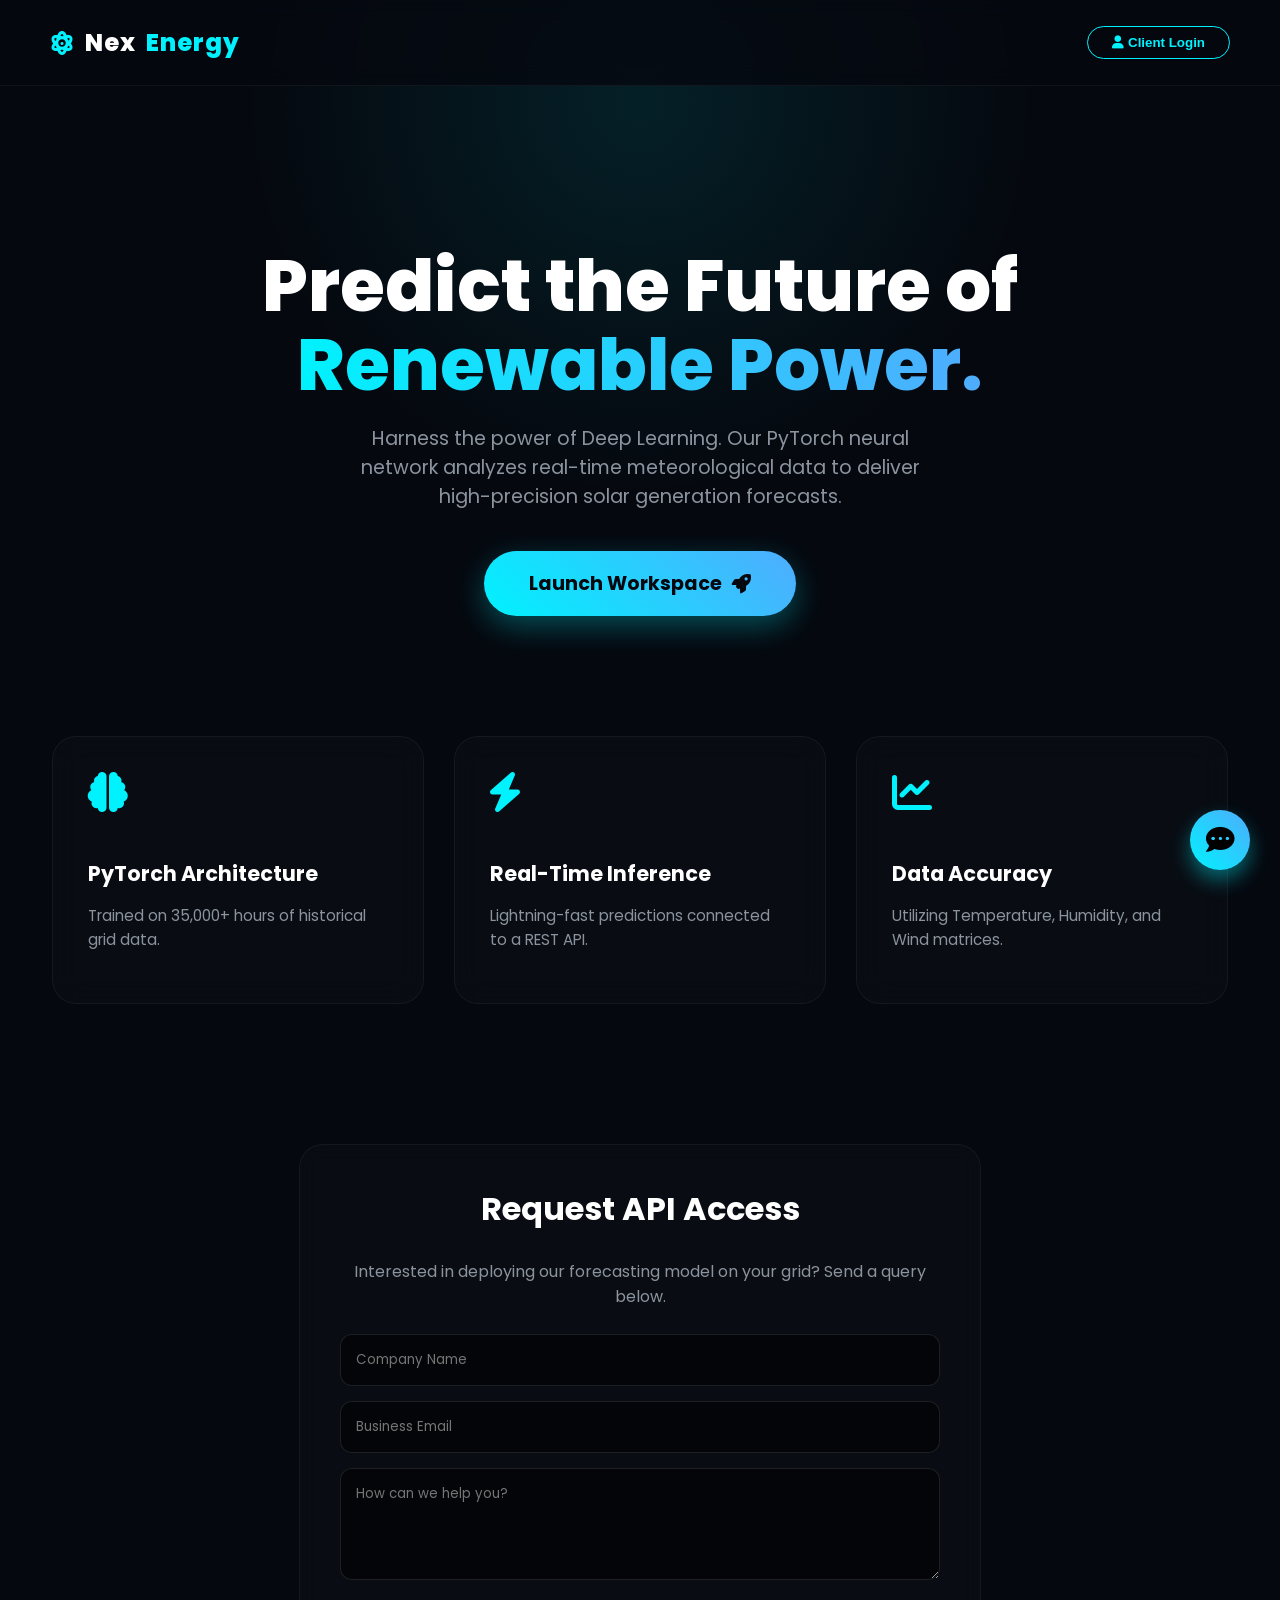
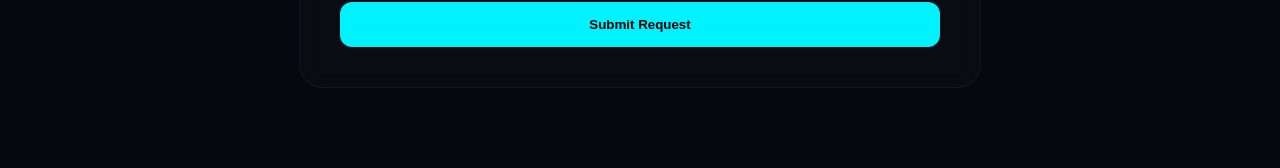
==== commit c413374c: "Fixed layout and added smart chatbot logic" ====
--- a/frontend/index.html
+++ b/frontend/index.html
@@ -161,236 +161,41 @@
 
         function sendChat() {
             const input = document.getElementById('chatInput');
-            const message = input.value.trim();
+            
+            const message = input.value.trim().toLowerCase(); 
+            const rawMessage = input.value.trim(); 
             if(!message) return;
 
             const chatBody = document.getElementById('chatBody');
             
-            chatBody.innerHTML += `<div class="bubble user-bubble">${message}</div>`;
+            
+            chatBody.innerHTML += `<div class="bubble user-bubble">${rawMessage}</div>`;
             input.value = '';
             chatBody.scrollTop = chatBody.scrollHeight;
 
+            
             setTimeout(() => {
-                chatBody.innerHTML += `<div class="bubble bot-bubble">I am currently in Demo Mode. To see the actual PyTorch AI in action, please click "Launch Workspace" or login via the admin portal!</div>`;
-                chatBody.scrollTop = chatBody.scrollHeight;
-            }, 1000);
-        }
-
-        document.getElementById('realLoginForm').addEventListener('submit', async function(e) {
-            e.preventDefault();
-            
-            const email = document.getElementById('loginEmail').value;
-            const password = document.getElementById('loginPassword').value;
-            const errorDiv = document.getElementById('loginError');
-            const btn = document.getElementById('authButton');
-
-            btn.innerHTML = '<i class="fas fa-spinner fa-spin"></i> Verifying...';
-            errorDiv.style.display = 'none';
-
-            try {
-                const response = await fetch('https://minor-project-ya5t.onrender.com/login', {
-                    method: 'POST',
-                    headers: { 'Content-Type': 'application/json' },
-                    body: JSON.stringify({ email, password })
-                });
-
-                const data = await response.json();
-
-                if (data.success) {
-                    btn.innerHTML = '<i class="fas fa-check"></i> Access Granted';
-                    btn.style.background = '#00ff88';
-                    btn.style.color = '#000';
-                    
-                    setTimeout(() => {
-                        window.location.href = 'dashboard.html';
-                    }, 1000);
-                } else {
-                    btn.innerHTML = 'Authenticate Session';
-                    errorDiv.style.display = 'block';
-                    errorDiv.innerText = '❌ ' + data.message;
+                let botReply = "I am a Demo AI. To see the actual PyTorch model in action, please click 'Launch Workspace' or login via the admin portal!";
+                
+                // --- BOT INTELLIGENCE RULES ---
+                if (message.includes("hello") || message.includes("hi")) {
+                    botReply = "Hello there! You can ask me how our model works, what data it uses, or about its accuracy.";
+                } 
+                else if (message.includes("how") && message.includes("work")) {
+                    botReply = "Our backend runs a PyTorch Neural Network. It takes live inputs for temperature, humidity, and wind, and runs them through a 3-layer MLP to predict solar energy output!";
+                } 
+                else if (message.includes("accuracy") || message.includes("accurate")) {
+                    botReply = "Because it was trained on over 35,000 hours of historical grid data, the neural network is able to identify complex, non-linear weather patterns with high precision.";
+                } 
+                else if (message.includes("who") || message.includes("made")) {
+                    botReply = "This enterprise-level platform was developed by a brilliant engineering student for their minor project! 🚀";
                 }
-            } catch (error) {
-                btn.innerHTML = 'Authenticate Session';
-                errorDiv.style.display = 'block';
-                errorDiv.innerText = '❌ Server is sleeping, try again in 30s.';
-            }
-        });
-    </script>
-</body>
-</html><!DOCTYPE html>
-<html lang="en">
-<head>
-    <meta charset="UTF-8">
-    <meta name="viewport" content="width=device-width, initial-scale=1.0">
-    <title>NexEnergy | AI Forecasting Portal</title>
-    <link href="https://fonts.googleapis.com/css2?family=Poppins:wght@300;400;500;600;800&display=swap" rel="stylesheet">
-    <link rel="stylesheet" href="https://cdnjs.cloudflare.com/ajax/libs/font-awesome/6.0.0/css/all.min.css">
-    <style>
-        body, html { margin: 0; padding: 0; font-family: 'Poppins', sans-serif; background-color: #05080f; color: #ffffff; overflow-x: hidden; scroll-behavior: smooth; }
-        
-        .glow-orb { position: absolute; width: 800px; height: 800px; background: radial-gradient(circle, rgba(0,242,254,0.1) 0%, rgba(0,0,0,0) 70%); top: -300px; left: 50%; transform: translateX(-50%); z-index: 0; animation: breathe 8s infinite alternate ease-in-out; pointer-events: none; }
-        @keyframes breathe { 0% { transform: translateX(-50%) scale(1); opacity: 0.8; } 100% { transform: translateX(-50%) scale(1.1); opacity: 1; } }
-
-        nav { padding: 25px 50px; display: flex; justify-content: space-between; align-items: center; position: relative; z-index: 10; border-bottom: 1px solid rgba(255,255,255,0.05); background: rgba(5, 8, 15, 0.8); backdrop-filter: blur(10px); }
-        .logo { font-size: 1.5rem; font-weight: 800; letter-spacing: 1px; display: flex; align-items: center; gap: 10px; }
-        .logo span { color: #00f2fe; }
-        .logo i { color: #00f2fe; animation: spin 10s linear infinite; }
-        @keyframes spin { 100% { transform: rotate(360deg); } }
-        
-        .nav-links { display: flex; gap: 20px; align-items: center; }
-        .login-btn { background: transparent; border: 1px solid #00f2fe; color: #00f2fe; padding: 8px 24px; border-radius: 20px; font-weight: 600; cursor: pointer; transition: 0.3s; }
-        .login-btn:hover { background: rgba(0, 242, 254, 0.1); box-shadow: 0 0 15px rgba(0, 242, 254, 0.3); }
-
-        .hero { text-align: center; padding: 100px 20px 60px; position: relative; z-index: 10; }
-        .hero h1 { font-size: 4.5rem; font-weight: 800; margin-bottom: 20px; line-height: 1.1; animation: fadeInUp 1s ease-out forwards; opacity: 0; transform: translateY(30px); }
-        .hero h1 .highlight { background: linear-gradient(to right, #00f2fe, #4facfe); -webkit-background-clip: text; -webkit-text-fill-color: transparent; }
-        .hero p { font-size: 1.2rem; color: #8b949e; max-width: 600px; margin: 0 auto 40px auto; animation: fadeInUp 1s ease-out 0.2s forwards; opacity: 0; transform: translateY(30px); }
-        .launch-btn { display: inline-flex; align-items: center; gap: 10px; text-decoration: none; background: linear-gradient(45deg, #00f2fe, #4facfe); color: #05080f; padding: 18px 45px; border-radius: 40px; font-size: 1.2rem; font-weight: 700; transition: all 0.3s ease; box-shadow: 0 10px 30px rgba(0, 242, 254, 0.3); animation: fadeInUp 1s ease-out 0.4s forwards; opacity: 0; transform: translateY(30px); }
-        .launch-btn:hover { transform: translateY(-5px) scale(1.05); box-shadow: 0 20px 40px rgba(0, 242, 254, 0.5); }
-
-        .features { display: flex; justify-content: center; gap: 30px; padding: 60px 20px; position: relative; z-index: 10; flex-wrap: wrap; }
-        .card { background: rgba(255, 255, 255, 0.02); border: 1px solid rgba(255, 255, 255, 0.05); border-radius: 24px; padding: 35px; width: 300px; text-align: left; backdrop-filter: blur(15px); transition: 0.4s; }
-        .card:hover { transform: translateY(-10px); border-color: rgba(0, 242, 254, 0.5); box-shadow: 0 15px 35px rgba(0, 242, 254, 0.15); }
-        .card i { font-size: 2.5rem; color: #00f2fe; margin-bottom: 25px; }
-        .card h3 { font-size: 1.3rem; margin-bottom: 12px; color: #ffffff; }
-        .card p { font-size: 0.95rem; color: #8b949e; line-height: 1.6; }
-
-        .query-section { max-width: 600px; margin: 80px auto; padding: 40px; background: rgba(255, 255, 255, 0.02); border: 1px solid rgba(255, 255, 255, 0.05); border-radius: 24px; text-align: center; position: relative; z-index: 10; backdrop-filter: blur(10px); }
-        .query-section h2 { margin-top: 0; font-size: 2rem; }
-        .query-section input, .query-section textarea { width: 100%; box-sizing: border-box; background: rgba(0,0,0,0.5); border: 1px solid rgba(255,255,255,0.1); padding: 15px; margin-bottom: 15px; border-radius: 12px; color: white; font-family: 'Poppins', sans-serif; outline: none; transition: 0.3s; }
-        .query-section input:focus, .query-section textarea:focus { border-color: #00f2fe; }
-        .query-section button { width: 100%; padding: 15px; border: none; border-radius: 12px; background: #00f2fe; color: #000; font-weight: 700; cursor: pointer; transition: 0.3s; }
-        .query-section button:hover { background: #4facfe; box-shadow: 0 0 20px rgba(0, 242, 254, 0.4); }
-
-        .modal-overlay { position: fixed; top: 0; left: 0; width: 100%; height: 100%; background: rgba(0, 0, 0, 0.8); backdrop-filter: blur(5px); z-index: 100; display: none; justify-content: center; align-items: center; opacity: 0; transition: opacity 0.3s ease; }
-        .modal-overlay.active { display: flex; opacity: 1; }
-        .login-box { background: #0b111e; border: 1px solid rgba(0, 242, 254, 0.3); border-radius: 24px; padding: 40px; width: 350px; text-align: center; position: relative; box-shadow: 0 20px 50px rgba(0,0,0,0.5); transform: translateY(-20px); transition: 0.3s ease; }
-        .modal-overlay.active .login-box { transform: translateY(0); }
-        .close-btn { position: absolute; top: 15px; right: 20px; font-size: 1.5rem; color: #8b949e; cursor: pointer; }
-        .login-box h2 { margin-top: 0; margin-bottom: 25px; }
-        .login-box input { width: 100%; box-sizing: border-box; background: rgba(255,255,255,0.05); border: 1px solid rgba(255,255,255,0.1); padding: 12px; margin-bottom: 15px; border-radius: 8px; color: white; }
-        .login-box button { width: 100%; padding: 12px; border: none; border-radius: 8px; background: linear-gradient(45deg, #00f2fe, #4facfe); color: #000; font-weight: bold; cursor: pointer; }
-
-        .chatbot-btn { position: fixed; bottom: 30px; right: 30px; width: 60px; height: 60px; background: linear-gradient(45deg, #00f2fe, #4facfe); border-radius: 50%; display: flex; justify-content: center; align-items: center; font-size: 1.8rem; color: #000; cursor: pointer; box-shadow: 0 10px 20px rgba(0, 242, 254, 0.4); z-index: 99; transition: 0.3s; }
-        .chatbot-btn:hover { transform: scale(1.1); }
-        .chatbot-window { position: fixed; bottom: 100px; right: 30px; width: 320px; height: 400px; background: #0b111e; border: 1px solid rgba(0, 242, 254, 0.2); border-radius: 20px; z-index: 99; display: none; flex-direction: column; overflow: hidden; box-shadow: 0 15px 40px rgba(0,0,0,0.5); opacity: 0; transition: opacity 0.3s; }
-        .chatbot-window.active { display: flex; opacity: 1; }
-        .chat-header { background: rgba(0, 242, 254, 0.1); padding: 15px; font-weight: bold; display: flex; justify-content: space-between; border-bottom: 1px solid rgba(0,242,254,0.1); }
-        .chat-body { flex: 1; padding: 15px; overflow-y: auto; display: flex; flex-direction: column; gap: 10px; font-size: 0.9rem; }
-        .bubble { max-width: 80%; padding: 10px 15px; border-radius: 15px; }
-        .bot-bubble { background: rgba(255,255,255,0.05); align-self: flex-start; border-bottom-left-radius: 0; }
-        .user-bubble { background: #00f2fe; color: #000; align-self: flex-end; border-bottom-right-radius: 0; }
-        .chat-footer { padding: 10px; border-top: 1px solid rgba(255,255,255,0.05); display: flex; gap: 10px; }
-        .chat-footer input { flex: 1; background: transparent; border: none; color: white; outline: none; padding: 5px; }
-        .chat-footer button { background: transparent; border: none; color: #00f2fe; font-size: 1.2rem; cursor: pointer; }
-
-        @keyframes fadeInUp { from { opacity: 0; transform: translateY(40px); } to { opacity: 1; transform: translateY(0); } }
-    </style>
-</head>
-<body>
-
-    <div class="glow-orb"></div>
-
-    <nav>
-        <div class="logo"><i class="fas fa-atom"></i> Nex<span>Energy</span></div>
-        <div class="nav-links">
-            <button class="login-btn" onclick="toggleModal('loginModal')"><i class="fas fa-user"></i> Client Login</button>
-        </div>
-    </nav>
-
-    <section class="hero">
-        <h1>Predict the Future of <br><span class="highlight">Renewable Power.</span></h1>
-        <p>Harness the power of Deep Learning. Our PyTorch neural network analyzes real-time meteorological data to deliver high-precision solar generation forecasts.</p>
-        <a href="dashboard.html" class="launch-btn">Launch Workspace <i class="fas fa-rocket"></i></a>
-    </section>
-
-    <section class="features">
-        <div class="card"><i class="fas fa-brain"></i><h3>PyTorch Architecture</h3><p>Trained on 35,000+ hours of historical grid data.</p></div>
-        <div class="card"><i class="fas fa-bolt"></i><h3>Real-Time Inference</h3><p>Lightning-fast predictions connected to a REST API.</p></div>
-        <div class="card"><i class="fas fa-chart-line"></i><h3>Data Accuracy</h3><p>Utilizing Temperature, Humidity, and Wind matrices.</p></div>
-    </section>
-
-    <section class="query-section" id="queryBox">
-        <h2>Request API Access</h2>
-        <p style="color:#8b949e; margin-bottom: 25px;">Interested in deploying our forecasting model on your grid? Send a query below.</p>
-        <form id="contactForm">
-            <input type="text" placeholder="Company Name" required>
-            <input type="email" placeholder="Business Email" required>
-            <textarea rows="4" placeholder="How can we help you?" required></textarea>
-            <button type="submit">Submit Request</button>
-        </form>
-    </section>
-
-    <div class="modal-overlay" id="loginModal">
-        <div class="login-box">
-            <span class="close-btn" onclick="toggleModal('loginModal')">&times;</span>
-            <h2><i class="fas fa-lock" style="color:#00f2fe; margin-bottom:10px; display:block;"></i> Secure Portal</h2>
-            <form id="realLoginForm">
-                <input type="email" id="loginEmail" placeholder="Email (admin@nexenergy.com)" required>
-                <input type="password" id="loginPassword" placeholder="Password (admin123)" required>
-                <button type="submit" id="authButton">Authenticate Session</button>
-                <div id="loginError" style="color: #ff4b2b; margin-top: 15px; font-size: 0.85rem; display: none;">❌ Invalid Credentials</div>
-            </form>
-        </div>
-    </div>
-
-    <div class="chatbot-btn" onclick="toggleChat()"><i class="fas fa-comment-dots"></i></div>
-    
-    <div class="chatbot-window" id="chatWindow">
-        <div class="chat-header">
-            <span><i class="fas fa-robot"></i> NexBot AI</span>
-            <i class="fas fa-times" style="cursor:pointer;" onclick="toggleChat()"></i>
-        </div>
-        <div class="chat-body" id="chatBody">
-            <div class="bubble bot-bubble">Hello! I am the NexEnergy AI assistant. How can I help you with solar forecasting today?</div>
-        </div>
-        <div class="chat-footer">
-            <input type="text" id="chatInput" placeholder="Ask about our model..." onkeypress="if(event.key === 'Enter') sendChat()">
-            <button onclick="sendChat()"><i class="fas fa-paper-plane"></i></button>
-        </div>
-    </div>
-
-    <script>
-        function toggleModal(id) {
-            const modal = document.getElementById(id);
-            if(modal.classList.contains('active')) {
-                modal.classList.remove('active');
-                setTimeout(() => modal.style.display = 'none', 300);
-            } else {
-                modal.style.display = 'flex';
-                setTimeout(() => modal.classList.add('active'), 10);
-            }
-        }
-
-        document.getElementById('contactForm').addEventListener('submit', function(e) {
-            e.preventDefault();
-            document.getElementById('queryBox').innerHTML = '<h2><i class="fas fa-check-circle" style="color:#00ff88;"></i> Request Received</h2><p>Our engineering team will contact you within 24 hours regarding API access.</p>';
-        });
-
-        function toggleChat() {
-            const chat = document.getElementById('chatWindow');
-            if(chat.classList.contains('active')) {
-                chat.classList.remove('active');
-                setTimeout(() => chat.style.display = 'none', 300);
-            } else {
-                chat.style.display = 'flex';
-                setTimeout(() => chat.classList.add('active'), 10);
-            }
-        }
-
-        function sendChat() {
-            const input = document.getElementById('chatInput');
-            const message = input.value.trim();
-            if(!message) return;
-
-            const chatBody = document.getElementById('chatBody');
-            
-            chatBody.innerHTML += `<div class="bubble user-bubble">${message}</div>`;
-            input.value = '';
-            chatBody.scrollTop = chatBody.scrollHeight;
-
-            setTimeout(() => {
-                chatBody.innerHTML += `<div class="bubble bot-bubble">I am currently in Demo Mode. To see the actual PyTorch AI in action, please click "Launch Workspace" or login via the admin portal!</div>`;
+                else if (message.includes("data") || message.includes("dataset")) {
+                    botReply = "The model was trained on a comprehensive Spanish Renewable Energy dataset from Kaggle, featuring detailed meteorological matrices.";
+                }
+
+                
+                chatBody.innerHTML += `<div class="bubble bot-bubble">${botReply}</div>`;
                 chatBody.scrollTop = chatBody.scrollHeight;
             }, 1000);
         }
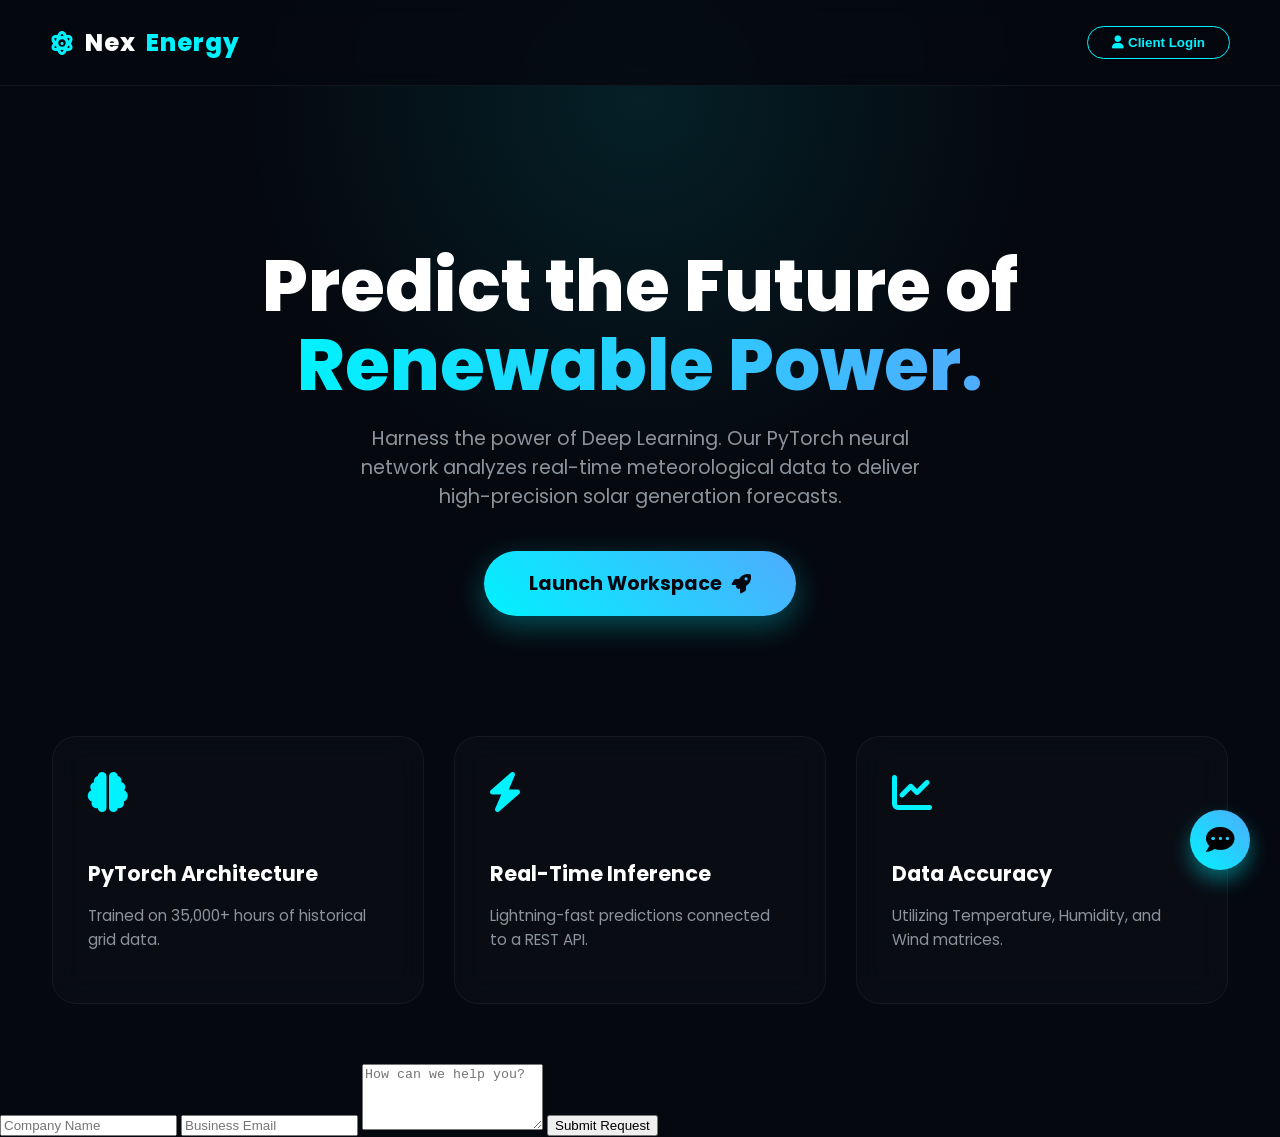
==== commit a81a3169: "Integrated real email forwarding via FormSubmit" ====
--- a/frontend/index.html
+++ b/frontend/index.html
@@ -91,16 +91,15 @@
         <div class="card"><i class="fas fa-chart-line"></i><h3>Data Accuracy</h3><p>Utilizing Temperature, Humidity, and Wind matrices.</p></div>
     </section>
 
-    <section class="query-section" id="queryBox">
-        <h2>Request API Access</h2>
-        <p style="color:#8b949e; margin-bottom: 25px;">Interested in deploying our forecasting model on your grid? Send a query below.</p>
-        <form id="contactForm">
-            <input type="text" placeholder="Company Name" required>
-            <input type="email" placeholder="Business Email" required>
-            <textarea rows="4" placeholder="How can we help you?" required></textarea>
+    <form action="https://formsubmit.co/hheeruu786@gmail.com" method="POST">
+            <input type="text" name="Company Name" placeholder="Company Name" required>
+            <input type="email" name="Email Address" placeholder="Business Email" required>
+            <textarea name="Message" rows="4" placeholder="How can we help you?" required></textarea>
+            
+            <input type="hidden" name="_captcha" value="false">
+            
             <button type="submit">Submit Request</button>
-        </form>
-    </section>
+    </form>
 
     <div class="modal-overlay" id="loginModal">
         <div class="login-box">
@@ -143,10 +142,7 @@
             }
         }
 
-        document.getElementById('contactForm').addEventListener('submit', function(e) {
-            e.preventDefault();
-            document.getElementById('queryBox').innerHTML = '<h2><i class="fas fa-check-circle" style="color:#00ff88;"></i> Request Received</h2><p>Our engineering team will contact you within 24 hours regarding API access.</p>';
-        });
+       
 
         function toggleChat() {
             const chat = document.getElementById('chatWindow');
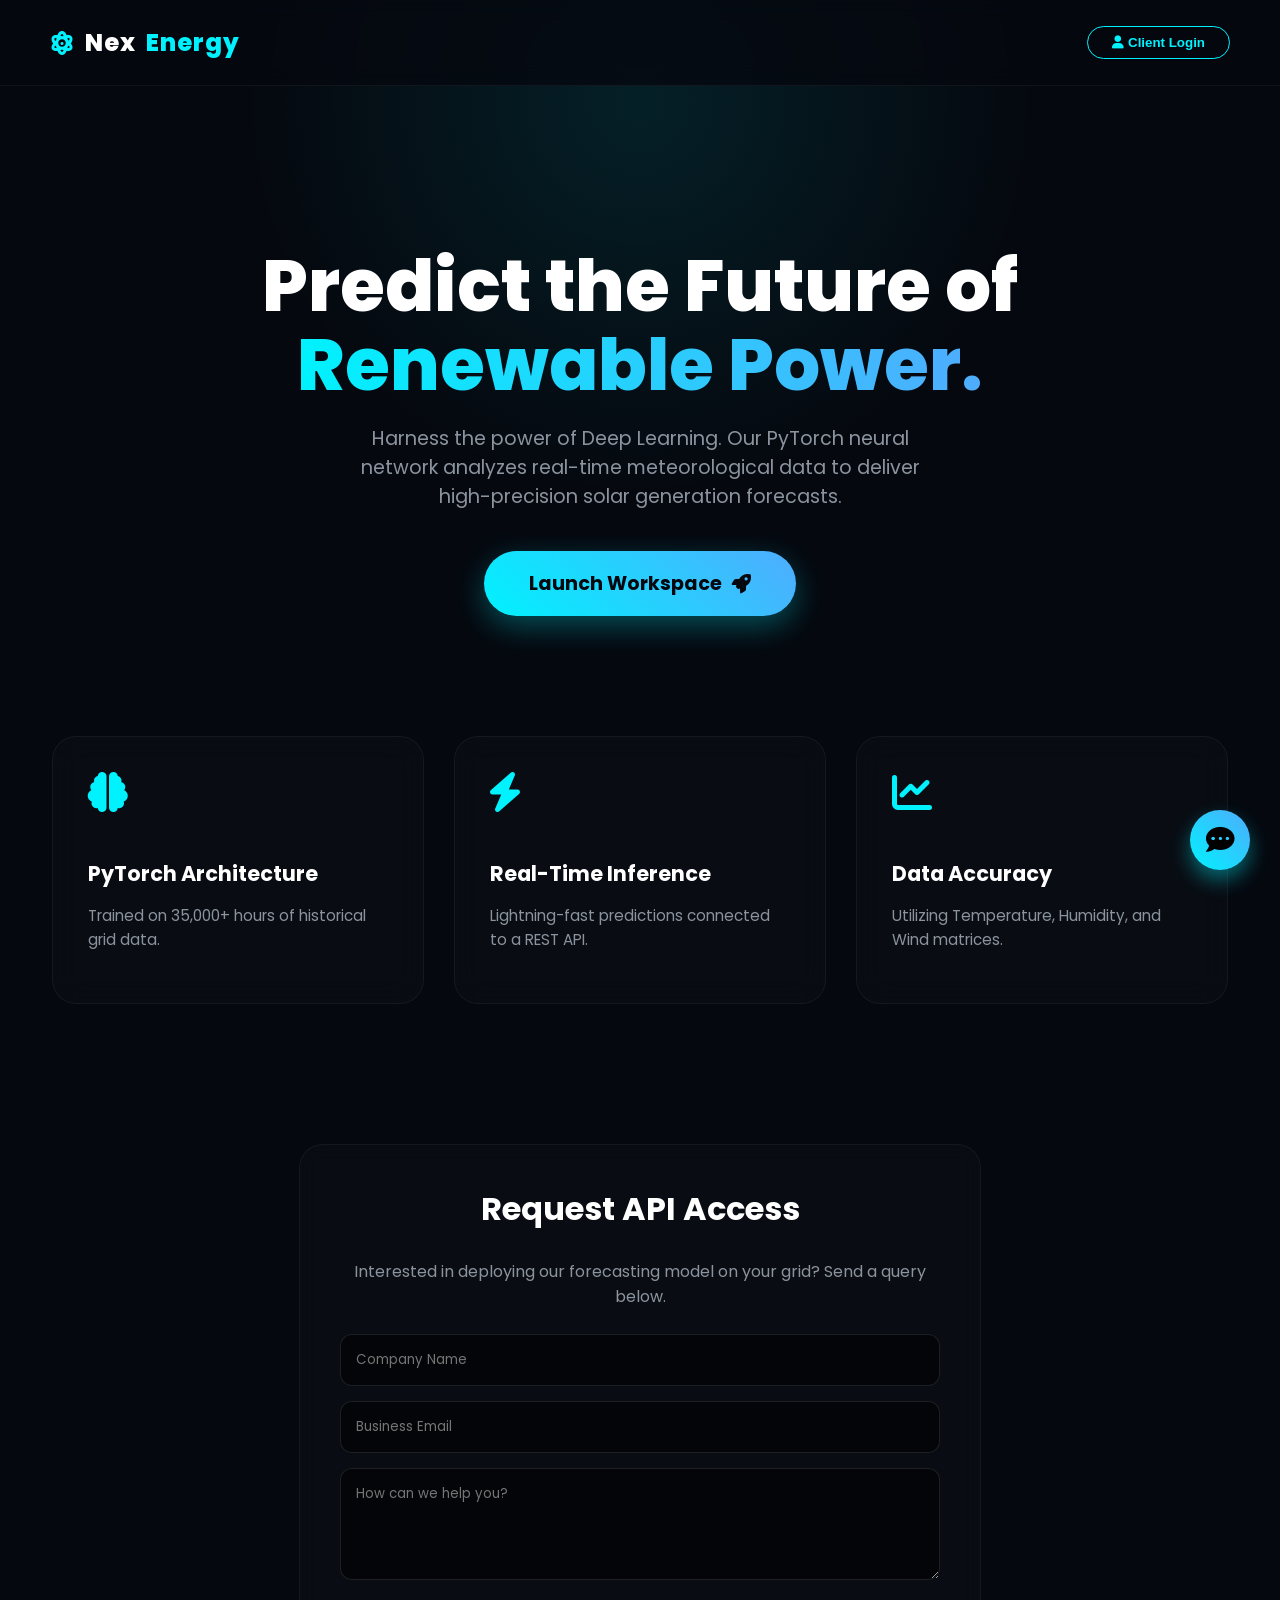
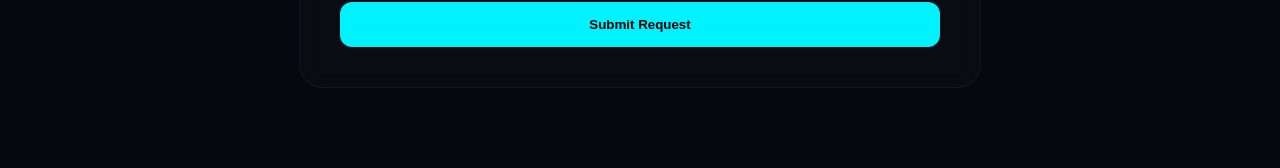
==== commit 5bff15c6: "Fixed port binding for Render deployment" ====
--- a/frontend/index.html
+++ b/frontend/index.html
@@ -91,15 +91,18 @@
         <div class="card"><i class="fas fa-chart-line"></i><h3>Data Accuracy</h3><p>Utilizing Temperature, Humidity, and Wind matrices.</p></div>
     </section>
 
-    <form action="https://formsubmit.co/hheeruu786@gmail.com" method="POST">
+ <section class="query-section" id="queryBox">
+        <h2>Request API Access</h2>
+        <p style="color:#8b949e; margin-bottom: 25px;">Interested in deploying our forecasting model on your grid? Send a query below.</p>
+        
+        <form action="https://formsubmit.co/hheeruu786@gmail.com" method="POST">
             <input type="text" name="Company Name" placeholder="Company Name" required>
             <input type="email" name="Email Address" placeholder="Business Email" required>
             <textarea name="Message" rows="4" placeholder="How can we help you?" required></textarea>
-            
             <input type="hidden" name="_captcha" value="false">
-            
             <button type="submit">Submit Request</button>
-    </form>
+        </form>
+    </section>
 
     <div class="modal-overlay" id="loginModal">
         <div class="login-box">
@@ -141,9 +144,6 @@
                 setTimeout(() => modal.classList.add('active'), 10);
             }
         }
-
-       
-
         function toggleChat() {
             const chat = document.getElementById('chatWindow');
             if(chat.classList.contains('active')) {
